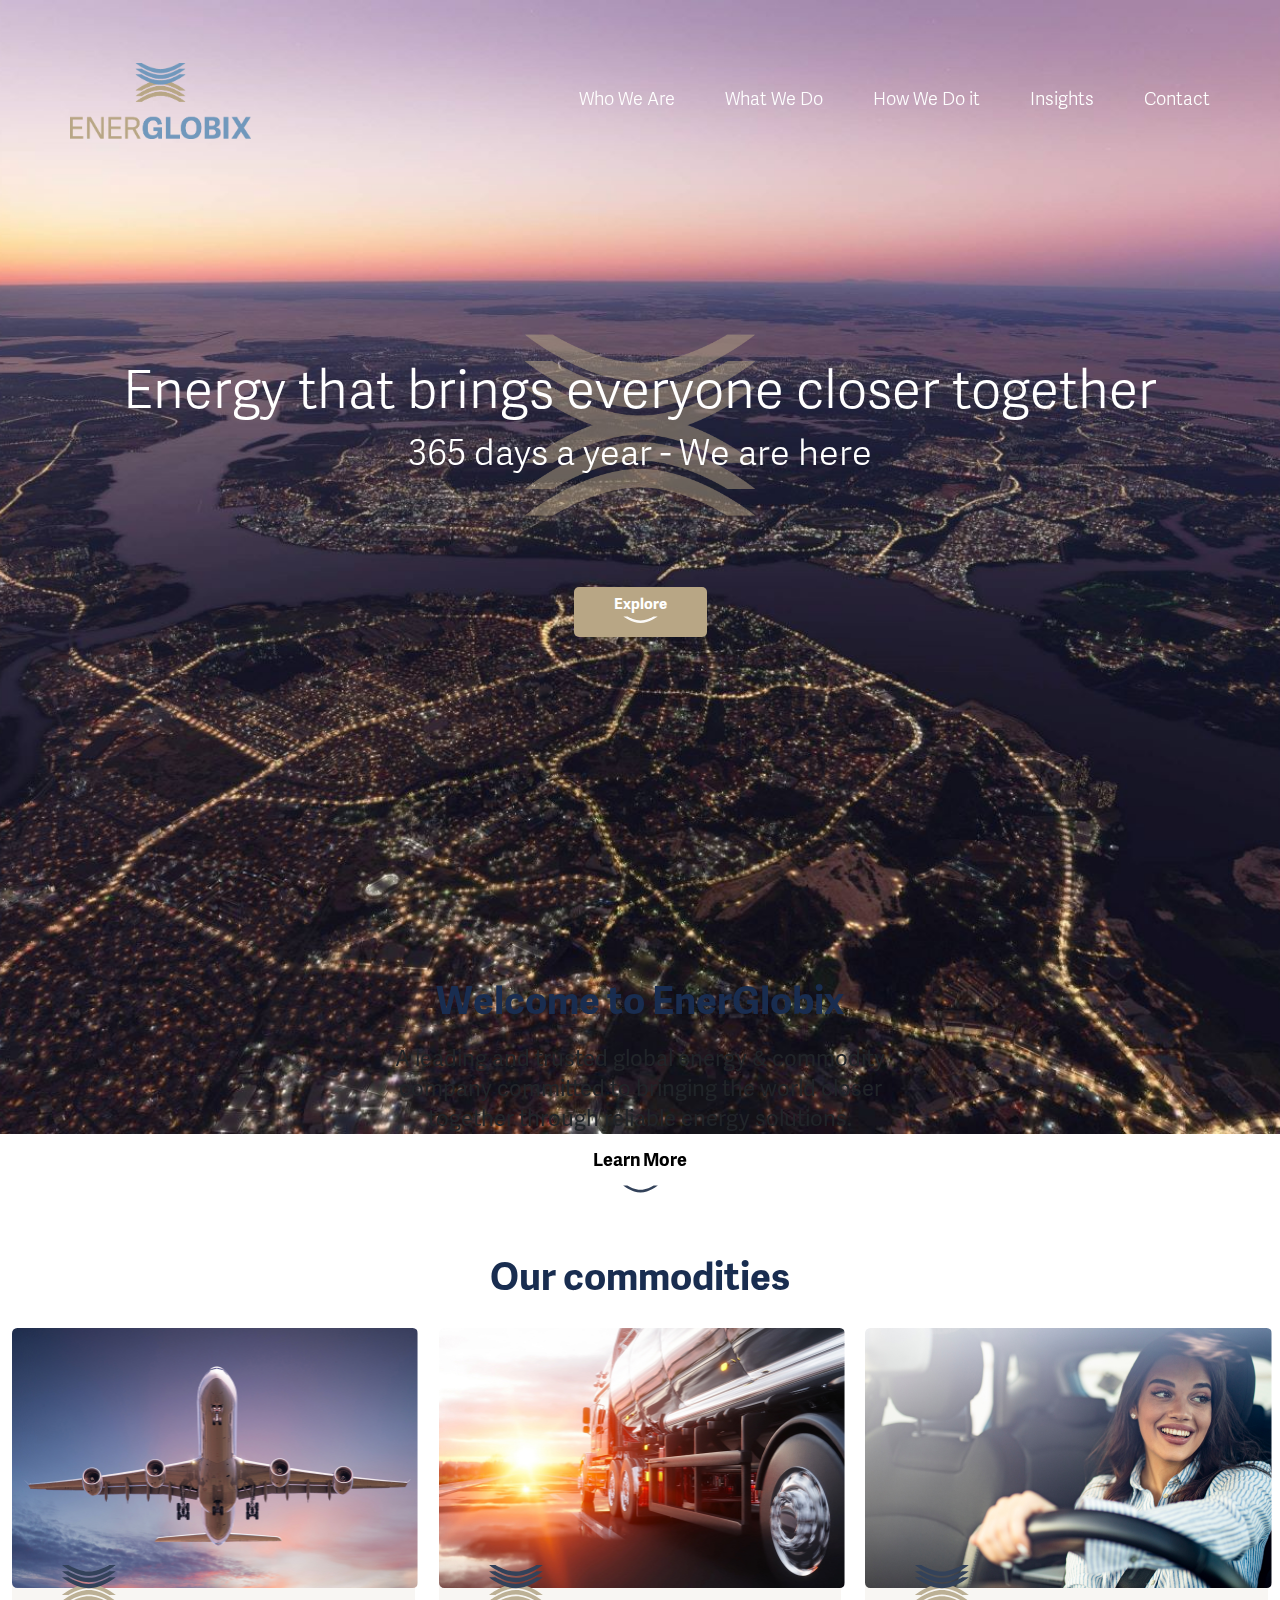
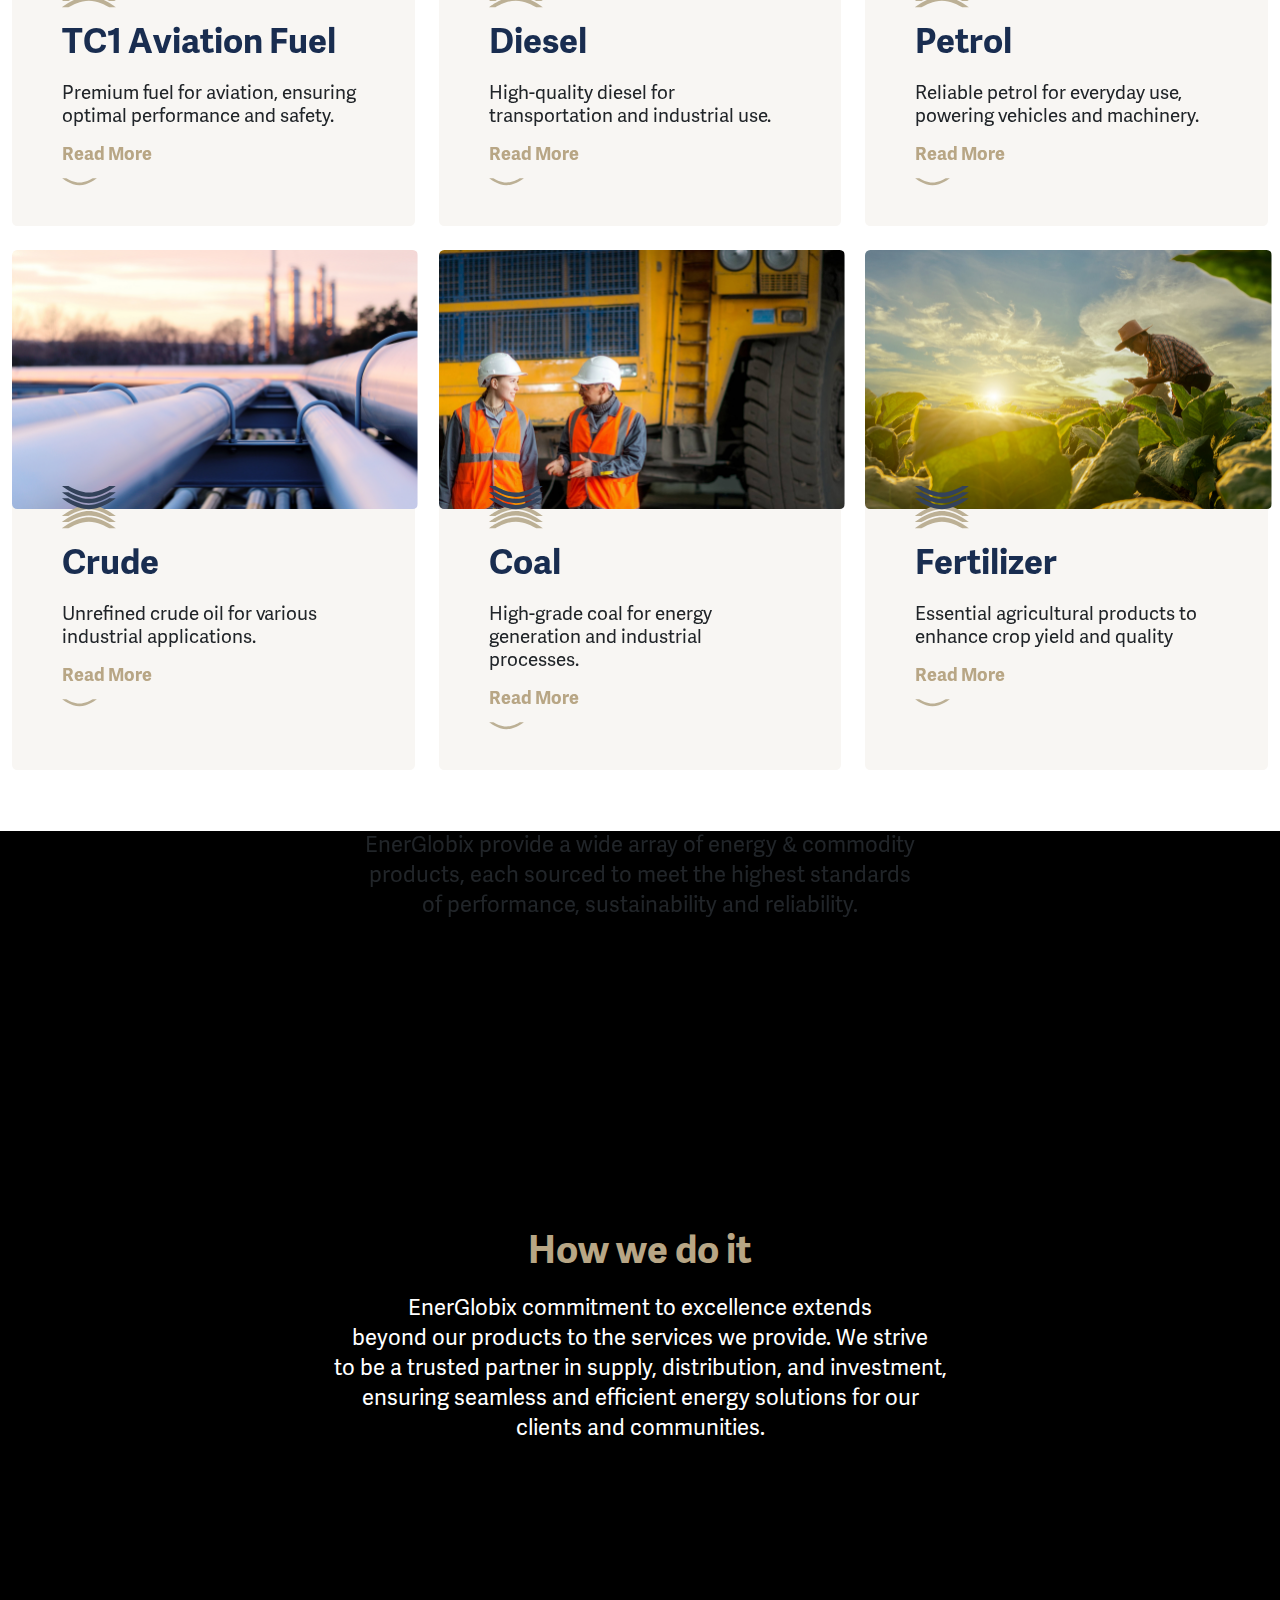
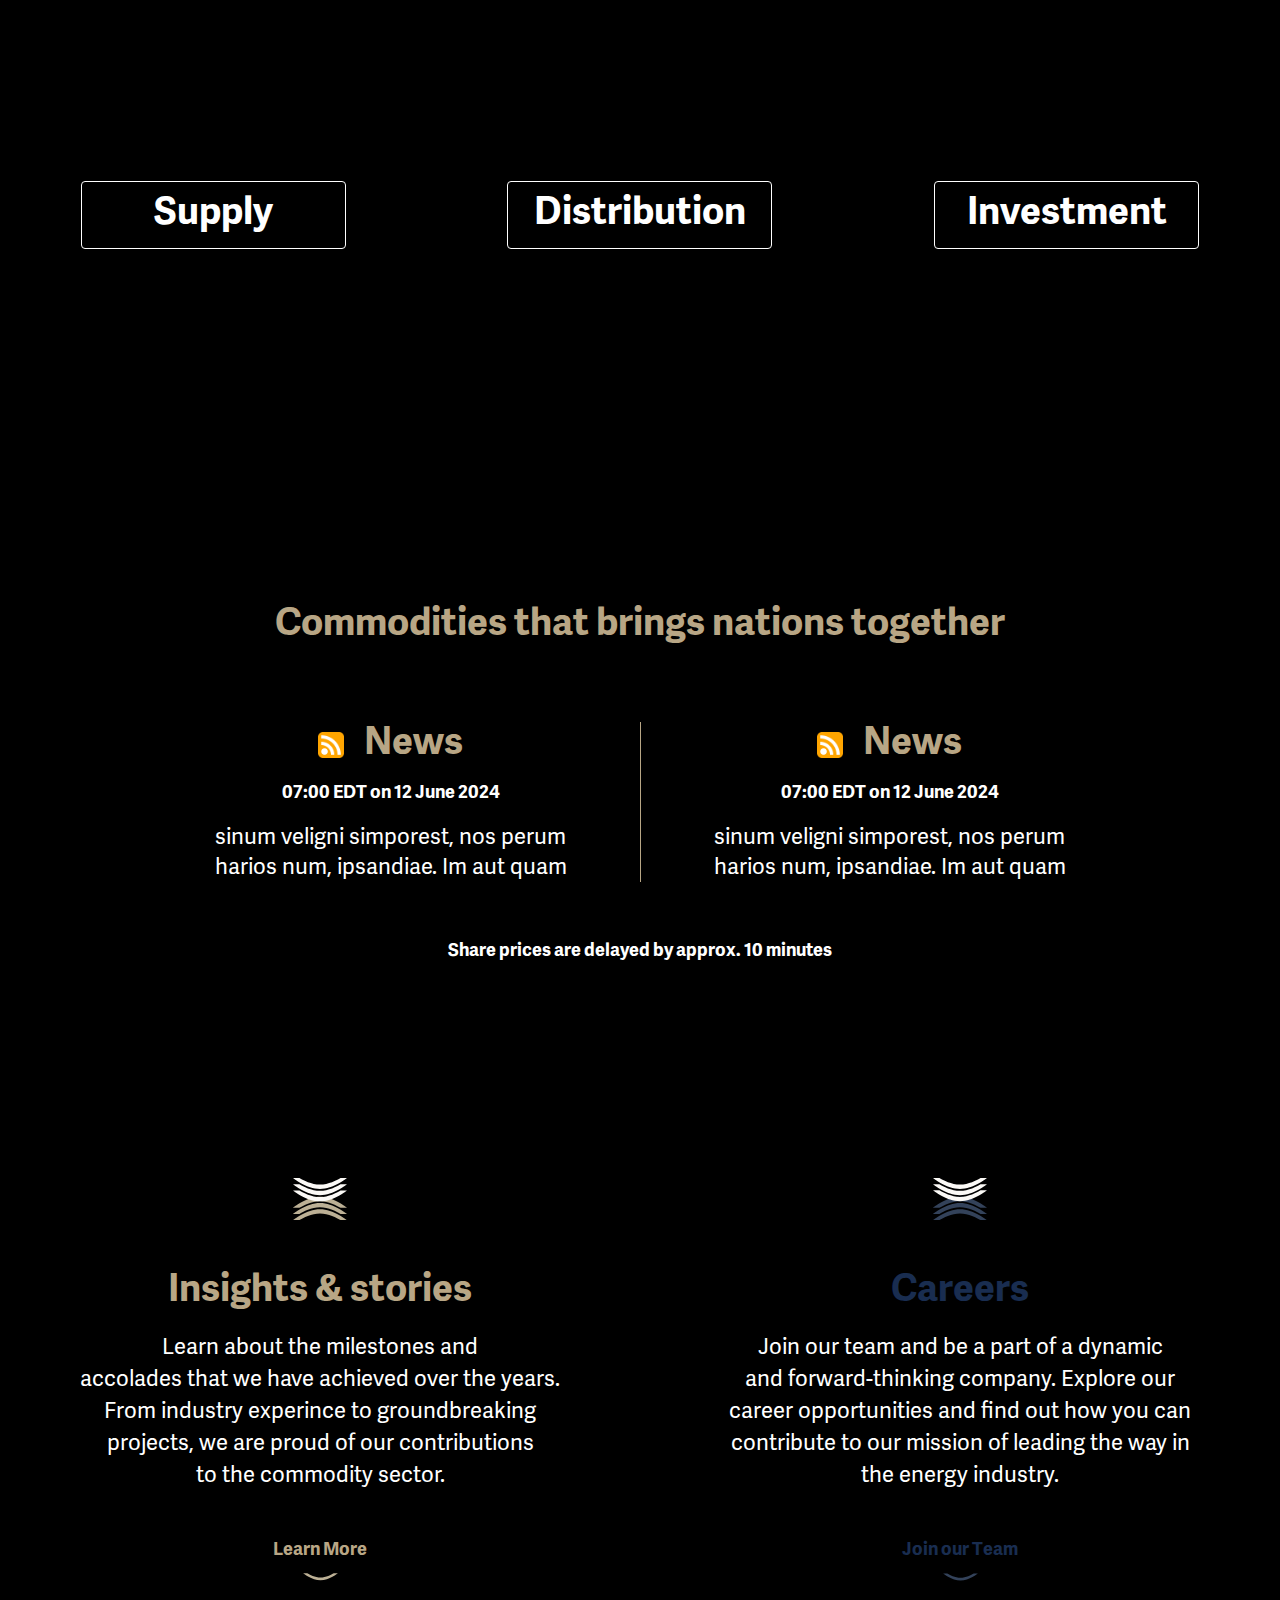
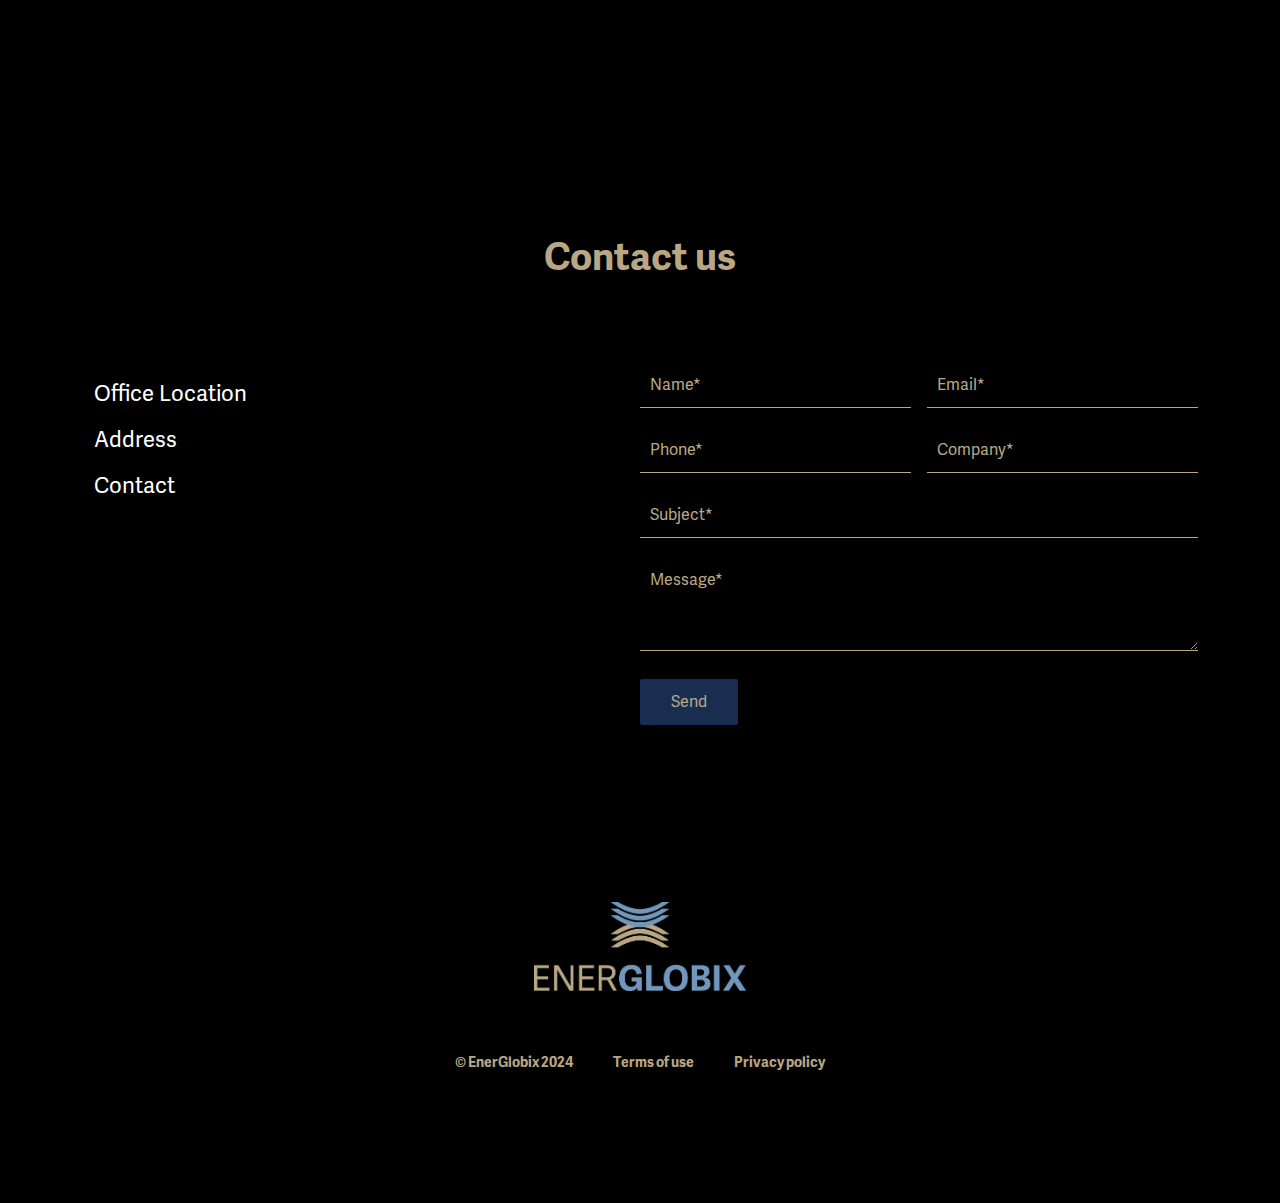
==== index.html @ 93409058 "policies pages built" ====
<!DOCTYPE html>
<html lang="en">

<head>
    <meta charset="UTF-8" />
    <meta name="viewport" content="width=device-width, initial-scale=1.0" />
    <title>EnerGlobix :: Home</title>

    <!-- Bootstrap -->
    <link href="https://cdn.jsdelivr.net/npm/bootstrap@5.3.3/dist/css/bootstrap.min.css" rel="stylesheet"
        integrity="sha384-QWTKZyjpPEjISv5WaRU9OFeRpok6YctnYmDr5pNlyT2bRjXh0JMhjY6hW+ALEwIH" crossorigin="anonymous" />

    <!-- CSS -->
    <link rel="stylesheet" href="assets/css/style.css" />
</head>

<body>

<!-- Loader -->
<div id="loader" style="height: 100vh;">
    <div class="d-flex justify-content-center align-items-center h-100">
        <div class="spinner-border" role="status">
            <span class="sr-only"></span>
        </div>
    </div>
</div>

<div id="main-content" style="display: none;">

    <div class="navbar-container">
        <div class="energlobix__navbar">
            <a href="index.html">
                <img src="assets/images/logo.png" alt="" class="logo" />
            </a>
            <button class="nav-toggle" aria-label="Toggle navigation">
                &#9776;
            </button>                

            <div class="navlinks">
                <ul>
                    <a href="whoweare.html"><li>Who We Are</li></a>
                    <a href="whatwedo.html"><li>What We Do</li></a>
                    <a href="howwedoit.html"><li>How We Do it</li></a>
                    <a href="insights.html"><li>Insights</li></a>
                    <a href="contact.html"><li>Contact</li></a>
                </ul>
            </div>

            <div class="navlinks-mobile">
                <ul>
                        <li>
                            <div onclick="toggleSubmenu('who-we-are-m-links')" class="link-header text-white">Who We Are <img src="assets/images/chevron-right.svg" alt="right"></div>
                            <ul id="who-we-are-m-links">
                                <a href="whoweare.html"><li>Welcome</li></a>
                                <a href="whoweare.html#Purpose-and-Values"><li>Purpose and Values</li></a>
                                <a href="whoweare.html#Vision-and-Mission"><li>Vision and Mission</li></a>
                                <a href="whoweare.html#story"><li>EnerGlobix Story</li></a>
                                <a href="whoweare.html#Key-achievements"><li>Key achievements</li></a>
                                <a href="whoweare.html#Commitment-to-excellence"><li>Commitment to excellence</li></a>
                            </ul>
                        </li>                    
                    <li>
                        <div onclick="toggleSubmenu('what-we-do-m-links')" class="link-header text-white active">What We Do <img src="assets/images/chevron-right.svg" alt="right"></div>
                        <ul id="what-we-do-m-links">
                            <a href="whatwedo.html"><li>Our Commodities</li></a>
                            <a href="whatwedo.html#TC1-Aviation-Fuel"><li>TC1 Aviation Fuel</li></a>
                            <a href="whatwedo.html#Diesel"><li>Diesel</li></a>
                            <a href="whatwedo.html#Petrol"><li>Petrol</li></a>
                            <a href="whatwedo.html#Crude"><li>Crude</li></a>
                            <a href="whatwedo.html#Coal"><li>Coal</li></a>
                            <a href="whatwedo.html#Fertilizer"><li>Fertilizer</li></a>
                        </ul>
                    </li>

                    <li>
                        <div onclick="toggleSubmenu('how-we-do-it-m-links')" class="link-header text-white">How We Do it <img src="assets/images/chevron-right.svg" alt="right"></div>
                        <ul id="how-we-do-it-m-links">
                            <a href="howwedoit.html"><li>Our Commitment</li></a>
                            <a href="howwedoit.html#Supply"><li>Supply</li></a>
                            <a href="howwedoit.html#Supply-solutions"><li>Supply solutions</li></a>
                            <a href="howwedoit.html#Distribution"><li>Distribution</li></a>
                            <a href="howwedoit.html#Distribution-solutions"><li>Distribution solutions</li></a>
                            <a href="howwedoit.html#Investment"><li>Investment</li></a>
                            <a href="howwedoit.html#Investment-solutions"><li>Investment solutions</li></a>
                        </ul>
                    </li>

                    <li>
                        <div onclick="toggleSubmenu('insights-m-links')" class="link-header text-white">Insights <img src="assets/images/chevron-right.svg" alt="right"></div>
                        <ul id="insights-m-links">
                            <a href="insights.html"><li>Our Culture</li></a>
                            <a href="insights.html#Employees"><li>Employees</li></a>
                            <a href="insights.html#Achievements"><li>Achievements</li></a>
                            <a href="insights.html#Careers"><li>Careers</li></a>                            
                        </ul>
                    </li>                    

                    <li class="link-header">
                        <a class="text-white" href="contact.html">Contact <img src="assets/images/chevron-right.svg" alt="right"></a>
                    </li>
                </ul>
            </div>
        </div>
    </div>

    <div class="hero-slider-section">
        <div class="slide active" style="background-image: url('assets/images/banners/shutterstock_2168518333.jpg');">
            <div class="hero-mid-section">
                <img class="single-logo-transparent" src="assets/images/single-logo-transparent.png" alt="" />
                <div class="hero-mid-section-content">
                    <div class="hero-title">
                        Energy that brings everyone closer together
                    </div>
                    <div class="hero-subtitle">365 days a year - We are here</div>
                </div>
            </div>
    
            <div class="hero-lower-section">
                <div class="explore-link-container">
                    <a class="explore-link" href="#about-us">
                        <div class="explore-text">Explore</div>
                        <img src="assets/images/down-arrow.svg" alt="" />
                    </a>
                </div>
            </div>
        </div>
        <div class="slide" style="background-image: url('assets/images/banners/shutterstock_130262159_v2.jpg');">
            <div class="hero-mid-section">
                <img class="single-logo-transparent" src="assets/images/single-logo-transparent.png" alt="" />
                <div class="hero-mid-section-content">
                    <div class="hero-title">
                        Energy that brings everyone closer together
                    </div>
                    <div class="hero-subtitle">365 days a year - We are here</div>
                </div>
            </div>
    
            <div class="hero-lower-section">
                <div class="explore-link-container">
                    <a class="explore-link" href="#about-us">
                        <div class="explore-text">Explore</div>
                        <img src="assets/images/down-arrow.svg" alt="" />
                    </a>
                </div>
            </div>
        </div>
        <div class="slide" style="background-image: url('assets/images/banners/shutterstock_274681841.jpg');">
            <div class="hero-mid-section">
                <img class="single-logo-transparent" src="assets/images/single-logo-transparent.png" alt="" />
                <div class="hero-mid-section-content">
                    <div class="hero-title">
                        Energy that brings everyone closer together
                    </div>
                    <div class="hero-subtitle">365 days a year - We are here</div>
                </div>
            </div>
    
            <div class="hero-lower-section">
                <div class="explore-link-container">
                    <a class="explore-link" href="#about-us">
                        <div class="explore-text">Explore</div>
                        <img src="assets/images/down-arrow.svg" alt="" />
                    </a>
                </div>
            </div>
        </div>
        <div class="slide" style="background-image: url('assets/images/banners/shutterstock_1803964558_v2.jpg');">
            <div class="hero-mid-section">
                <img class="single-logo-transparent" src="assets/images/single-logo-transparent.png" alt="" />
                <div class="hero-mid-section-content">
                    <div class="hero-title">
                        Energy that brings everyone closer together
                    </div>
                    <div class="hero-subtitle">365 days a year - We are here</div>
                </div>
            </div>
    
            <div class="hero-lower-section">
                <div class="explore-link-container">
                    <a class="explore-link" href="#about-us">
                        <div class="explore-text">Explore</div>
                        <img src="assets/images/down-arrow.svg" alt="" />
                    </a>
                </div>
            </div>
        </div>
        <div class="slide" style="background-image: url('assets/images/banners/shutterstock_2221363707_v2.jpg');">
            <div class="hero-mid-section">
                <img class="single-logo-transparent" src="assets/images/single-logo-transparent.png" alt="" />
                <div class="hero-mid-section-content">
                    <div class="hero-title">
                        Energy that brings everyone closer together
                    </div>
                    <div class="hero-subtitle">365 days a year - We are here</div>
                </div>
            </div>
    
            <div class="hero-lower-section">
                <div class="explore-link-container">
                    <a class="explore-link" href="#about-us">
                        <div class="explore-text">Explore</div>
                        <img src="assets/images/down-arrow.svg" alt="" />
                    </a>
                </div>
            </div>
        </div>
    </div>

    <!-- About Section -->
    <div class="about-section" style="background-position: top;">

        <div id="about-us" class="oval-container">

            <div class="energlobix__title text-center text-blue">
                Welcome to EnerGlobix
            </div>

            <div class="container energlobix__text mt-3 text-center">
                A leading and trusted global energy & commodity <br class="hide-on-mobile">
                company committed to bringing the world closer <br class="hide-on-mobile">
                together through reliable energy solutions.
            </div>
            
            <div class="mt-3">
                <a class="energlobix__links text-black" href="whoweare.html">Learn More</a>
            </div>
            
            <a href="whoweare.html"><img class="mt-1" src="assets/images/learn-more-arrow.svg" alt="" /></a>

            <div style="margin-top: 60px" class="energlobix__title text-blue">
                Our commodities
            </div>

            <div class="row mt-2">
                <div class="col-lg-4 col-md-4 col-sm-12 mt-3">
                    <div class="about-us-card">
                        <div class="card-image-container text-center">
                            <img class="card-image" src="assets/images/TC1-aviation-fuel.jpg" alt="" />
                        </div>
                        <div class="card-content">
                            <div class="divider-logo-container">
                                <img class="divider-logo" src="assets/images/divider-logo.svg" alt="" />
                            </div>
                            <div class="energlobix__card-title text-blue mt-3">TC1 Aviation Fuel</div>
                            <div class="energlobix__card-text mt-3">
                                Premium fuel for aviation, ensuring optimal performance and
                                safety.
                            </div>
                            <div class="mt-3"><a class="energlobix__links text-gold" href="whatwedo.html#TC1-Aviation-Fuel">Read More</a></div>
                            <img src="assets/images/about-us-read-more-arrow.svg" class="read-more-arrow2 mt-1" />
                        </div>
                    </div>
                </div>
                <div class="col-lg-4 col-md-4 col-sm-12 mt-3">
                    <div class="about-us-card">
                        <div class="card-image-container text-center">
                            <img class="card-image" src="assets/images/Diesel.jpg" alt="" />
                        </div>
                        <div class="card-content">
                            <div class="divider-logo-container">
                                <img class="divider-logo" src="assets/images/divider-logo.svg" alt="" />
                            </div>
                            <div class="energlobix__card-title text-blue mt-3">Diesel</div>
                            <div class="energlobix__card-text mt-3">
                                High-quality diesel for transportation and industrial use.
                            </div>
                            <div class="mt-3"><a class="energlobix__links text-gold" href="whatwedo.html#Diesel">Read More</a></div>
                            <img src="assets/images/about-us-read-more-arrow.svg" class="read-more-arrow2 mt-1" />
                        </div>
                    </div>
                </div>
                <div class="col-lg-4 col-md-4 col-sm-12 mt-3">
                    <div class="about-us-card">
                        <div class="card-image-container text-center">
                            <img class="card-image" src="assets/images/Petrol.jpg" alt="" />
                        </div>
                        <div class="card-content">
                            <div class="divider-logo-container">
                                <img class="divider-logo" src="assets/images/divider-logo.svg" alt="" />
                            </div>
                            <div class="energlobix__card-title text-blue mt-3">Petrol</div>
                            <div class="energlobix__card-text mt-3">
                                Reliable petrol for everyday use, powering vehicles and
                                machinery.
                            </div>
                            <div class="mt-3"><a class="energlobix__links text-gold" href="whatwedo.html#Petrol">Read More</a></div>
                            <img src="assets/images/about-us-read-more-arrow.svg" class="read-more-arrow2 mt-1" />
                        </div>
                    </div>
                </div>
                            
            </div>
                    
            <div class="row mt-lg-2">
                <div class="col-lg-4 col-md-4 col-sm-12 mt-3">
                    <div class="about-us-card">
                        <div class="card-image-container text-center">
                            <img class="card-image" src="assets/images/Crude.jpg" alt="" />
                        </div>
                        <div class="card-content">
                            <div class="divider-logo-container">
                                <img class="divider-logo" src="assets/images/divider-logo.svg" alt="" />
                            </div>
                            <div class="energlobix__card-title text-blue mt-3">Crude</div>
                            <div class="energlobix__card-text mt-3">
                                Unrefined crude oil for various industrial applications.
                            </div>
                            <div class="mt-3"><a class="energlobix__links text-gold" href="whatwedo.html#Crude">Read More</a></div>
                            <img src="assets/images/about-us-read-more-arrow.svg" class="read-more-arrow2 mt-1" />
                        </div>
                    </div>
                </div>
                <div class="col-lg-4 col-md-4 col-sm-12 mt-3">
                    <div class="about-us-card">
                        <div class="card-image-container text-center">
                            <img class="card-image" src="assets/images/Coal.jpg" alt="" />
                        </div>
                        <div class="card-content">
                            <div class="divider-logo-container">
                                <img class="divider-logo" src="assets/images/divider-logo.svg" alt="" />
                            </div>
                            <div class="energlobix__card-title text-blue mt-3">Coal</div>
                            <div class="energlobix__card-text mt-3">
                                High-grade coal for energy generation and industrial
                                processes.
                            </div>
                            <div class="mt-3"><a class="energlobix__links text-gold" href="whatwedo.html#Coal">Read More</a></div>
                            <img src="assets/images/about-us-read-more-arrow.svg" class="read-more-arrow2 mt-1" />
                        </div>
                    </div>
                </div>
                <div class="col-lg-4 col-md-4 col-sm-12 mt-3">
                    <div class="about-us-card">
                        <div class="card-image-container text-center">
                            <img class="card-image" src="assets/images/Fertilizer.jpg" alt="" />
                        </div>
                        <div class="card-content">
                            <div class="divider-logo-container">
                                <img class="divider-logo" src="assets/images/divider-logo.svg" alt="" />
                            </div>
                            <div class="energlobix__card-title text-blue mt-3">Fertilizer</div>
                            <div class="energlobix__card-text mt-3">
                                Essential agricultural products to enhance crop yield and
                                quality
                            </div>
                            <div class="mt-3"><a class="energlobix__links text-gold" href="whatwedo.html#Fertilizer">Read More</a></div>
                            <img src="assets/images/about-us-read-more-arrow.svg" class="read-more-arrow2 mt-1" />
                        </div>
                    </div>
                </div>
            </div>

            <div class="energlobix__text text-center container" style="margin-top: 60px;">
                EnerGlobix provide a wide array of energy & commodity <br class="hide-on-mobile" />
                products, each sourced to meet the highest standards <br class="hide-on-mobile" />
                of performance, sustainability and reliability.
            </div>
            <div class="mt-3">
                <a class="energlobix__links text-black" href="whatwedo.html#about-us">Learn more about our products</a>
            </div>
            <a href="whatwedo.html#about-us"><img class="mt-1 d-none" src="assets/images/learn-more-arrow.svg" alt="" /></a>
            
        </div>
    </div>

    <!-- How we do it Section -->
    <div class="black-section">
        <div class="how-we-do-it-section">
            <div class="energlobix__title text-gold">
                How we do it
            </div>
            <div class="container energlobix__text text-white mt-3 text-center">
                EnerGlobix commitment to excellence extends <br class="hide-on-mobile" />
                beyond our products to the services we provide. We strive <br class="hide-on-mobile" />
                to be a trusted partner in supply, distribution, and investment,
                <br class="hide-on-mobile" />
                ensuring seamless and efficient energy solutions for our <br class="hide-on-mobile" />
                clients and communities.
            </div>
        </div>

        <div class="row ms-0 me-0">
            <div class="col-lg-4 col-md-4 col-sm-12 m-0 p-0">
                <div class="energlobix__title how-box-bg1 text-center d-flex justify-content-center align-items-center">
                    <a class="how-section-links text-white border border-white rounded-1" href="howwedoit.html#Supply">Supply</a>
                </div>
            </div>
            <div class="col-lg-4 col-md-4 col-sm-12 m-0 p-0">
                <div class="energlobix__title how-box-bg2 text-center d-flex justify-content-center align-items-center">
                    <a class="how-section-links text-white border border-white rounded-1" href="howwedoit.html#Distribution">Distribution</a>
                </div>
            </div>
            <div class="col-lg-4 col-md-4 col-sm-12 m-0 p-0">
                <div class="energlobix__title how-box-bg3 text-center d-flex justify-content-center align-items-center">
                    <a class="how-section-links text-white border border-white rounded-1" href="howwedoit.html#Investment">Investment</a>
                </div>
            </div>
        </div>

        <div class="commodities-section">
            <div class="energlobix__title text-center text-gold" style="margin-bottom: 73px">
                Commodities that brings nations together
            </div>

            <div class="latest-news-section">
                <div class="latest-news">
                    <div class="news-title">
                        <img class="feed-image" src="assets/images/Generic_Feed-icon.svg.png" alt="" />
                        <div class="energlobix__title text-gold">
                            News
                        </div>
                    </div>
                    <div class="learn-more mt-3 text-center text-white">
                        07:00 EDT on 12 June 2024
                    </div>
                    <div class="energlobix__text mt-3 text-center text-white">
                        sinum veligni simporest, nos perum <br />
                        harios num, ipsandiae. Im aut quam
                    </div>
                </div>

                <div class="vertical-divider"></div>

                <div class="latest-news">
                    <div class="news-title">
                        <img class="feed-image" src="assets/images/Generic_Feed-icon.svg.png" alt="" />
                        <div class="energlobix__title text-gold">
                            News
                        </div>
                    </div>
                    <div class="learn-more mt-3 text-center text-white">
                        07:00 EDT on 12 June 2024
                    </div>
                    <div class="energlobix__text mt-3 text-center text-white">
                        sinum veligni simporest, nos perum <br />
                        harios num, ipsandiae. Im aut quam
                    </div>
                </div>
            </div>

            <div class="price-advisory energlobix__links text-center text-white">
                Share prices are delayed by approx. 10 minutes
            </div>
        </div>

        <div class="row text-center ms-0 me-0">
            <div class="col-lg-6 col-md-6 col-sm-12 insights">
                <img src="assets/images/insights-logo.svg" alt="" />
                <div class="energlobix__title text-gold mt-5">
                    Insights & stories
                </div>
                <div class="energlobix__text_2 mt-3 text-center text-white">
                    Learn about the milestones and <br /> accolades
                    that we have achieved over the years. <br /> 
                    From industry experince to groundbreaking <br />
                    projects, we are proud of our contributions <br />
                    to the commodity sector.
                </div>
                <div class="mt-5"><a class="energlobix__links text-gold" href="whoweare.html#Key-achievements">Learn More</a></div>
                <img src="assets/images/about-us-read-more-arrow.svg" class="read-more-arrow2 mt-1" />
            </div>
            <div class="col-lg-6 col-md-6 col-sm-12 career">
                <img src="assets/images/careers-logo.svg" alt="" />
                <div class="energlobix__title text-blue mt-5">
                    Careers
                </div>
                <div class="energlobix__text_2 mt-3 text-center text-white">
                    Join our team and be a part of a dynamic <br />
                    and forward-thinking company. Explore our<br />
                    career opportunities and find out how you can<br />
                    contribute to our mission of leading the way in<br />
                    the energy industry.
                </div>
                <div class="mt-5">
                    <a class="energlobix__links text-blue" href="#contactform">Join our Team</a>
                </div>
                <a href="#contactform"><img class="mt-1" src="assets/images/learn-more-arrow.svg" alt="" /></a>
            </div>
        </div>

        <div class="contact-us-section container">
            
            <div class="energlobix__title text-gold text-center">
                Contact us
            </div>
            
            <div class="row contact-details">
                <div id="contactform" class="col-lg-6 col-md-6 col-sm-12 contact-information">
                    <div class="energlobix__text mt-3 text-white">
                        Office Location
                    </div>
                    <div class="energlobix__text mt-3 text-white">Address</div>
                    <div class="energlobix__text mt-3 text-white">Contact</div>
                </div>
                <div class="col-lg-6 col-md-6 col-sm-12 contact-form p-0">
                    <form class="contact-form" action="" method="post">
                        <div class="row">
                            <div class="col-lg-6 col-md-6 col-sm-12 pe-lg-2 pe-md-2 p-sm-0">
                                <input type="text" name="name" placeholder="Name*" id="" />
                                <input type="text" name="phone" placeholder="Phone*" id="" />
                            </div>
                            <div class="col-lg-6 col-md-6 col-sm-12 ps-lg-2 ps-md-2 p-sm-0">
                                <input type="email" name="email" placeholder="Email*" id="" />
                                <input type="text" name="company" placeholder="Company*" id="" />
                            </div>
                            <div class="col-lg-12 col-md-12 col-sm-12 p-sm-0">
                                <input type="text" name="subject" placeholder="Subject*" id="" />
                                <textarea name="message" placeholder="Message*" rows="3"></textarea>
                                <button class="btn" type="submit">Send</button>
                            </div>
                        </div>
                    </form>
                </div>
            </div>
        </div>

        <div class="footer-section" style="padding-top: 52.328px">
            <div class="container">
                <div class="footer-logo text-center">
                    <img src="assets/images/logo.png" alt="" />
                </div>                

                <div class="footer-links mt-5">
                    <div class="footer-link-text mt-3 text-gold">
                        © EnerGlobix 2024
                    </div>
                    <div class="footer-link-text mt-3 text-gold">
                        <a href="/terms-of-use.html">Terms of use</a>
                    </div>
                    <div class="footer-link-text mt-3 text-gold">
                        <a href="/privacy-policy.html">Privacy policy</a>
                    </div>
                </div>
            </div>
        </div>
    </div>

</div>

    <!-- Boostrap JS -->
    <script src="https://cdn.jsdelivr.net/npm/bootstrap@5.3.3/dist/js/bootstrap.bundle.min.js"
        integrity="sha384-YvpcrYf0tY3lHB60NNkmXc5s9fDVZLESaAA55NDzOxhy9GkcIdslK1eN7N6jIeHz"
        crossorigin="anonymous"></script>

    <!-- Javascript -->
    <script src="assets/js/script.js"></script>

    <script>
        // Wait until the entire page is loaded
        window.addEventListener('load', function() {
            // Hide the loader
            document.getElementById('loader').style.display = 'none';
            // Show the main content
            document.getElementById('main-content').style.display = 'block';
            // Show message in console
            console.log('Content is loaded')
        });
    </script>
</body>

</html>
---- assets/css/style.css ----
@font-face {
    font-family: 'MinionPro-Regular';
    src: url('../fonts/MinionPro-Regular.otf');
    /* IE9 Compat Modes */
    font-weight: normal;
    font-style: normal;
}

@font-face {
    font-family: 'Adelle-Sans-Bold';
    src: url('../fonts/Adelle-Sans-Bold.otf');
    /* IE9 Compat Modes */
    font-weight: normal;
    font-style: normal;
}

@font-face {
    font-family: 'Adelle-Sans-Light';
    src: url('../fonts/Adelle-Sans-Light.otf');
    /* IE9 Compat Modes */
    font-weight: normal;
    font-style: normal;
}

@font-face {
    font-family: 'Adelle-Sans-Regular';
    src: url('../fonts/fonnts.com-Adelle_Sans_ARA_Regular.otf');
    /* IE9 Compat Modes */
    font-weight: 400;
    font-style: normal;
}

:root {
    --gold-color: rgb(184, 166, 133);
    --black-color: rgb(3, 12, 21);
    --dark-blue-color: rgb(25, 45, 80);
    --dark-blue-color-2: rgb(20, 39, 62);
    --light-blue-color: rgb(113, 152, 188);
}

.bg-dark-blue {
    background-color: var(--dark-blue-color);
}

.bg-dark-blue-2 {
    background-color: var(--dark-blue-color-2);
}

.bg-light-blue {
    background-color: var(--light-blue-color);
}

.bg-gold-color {
    background-color: var(--gold-color);
}

@media (max-width: 576px) {
    .hide-on-mobile {
        display: none;
    }

    .container {
        padding-left: 35px;
        padding-right: 35px;
    }
}

a:link {
    text-decoration: none;
}

a:visited {
    text-decoration: none;
}

a:hover {
    text-decoration: none;
}

a:active {
    text-decoration: none;
}


.row {
    margin-left: 0 !important;
    margin-right: 0 !important;
}

.hero-and-about {
    height: max-content;
}

/* Type Faces */
/* Base styles */
.energlobix__title {
    font-family: 'Adelle-Sans-Bold', sans-serif;
    font-size: 38px;
    line-height: 46px;
}

/* .energlobix__text {
    font-family: 'Adelle-Sans-Light', sans-serif;
    font-size: 28px;
    line-height: 36px;
} */

.energlobix__text {
    /* font-family: 'Adelle-Sans-Light', sans-serif; */
    font-family: 'Adelle-Sans-Regular', sans-serif;
    font-size: 22px;
    line-height: 30px;
}

.energlobix__text_2 {
    /* font-family: 'Adelle-Sans-Light', sans-serif; */
    font-family: 'Adelle-Sans-Regular', sans-serif;
    font-size: 22px;
    line-height: 32px;
}

.energlobix__text__reduce_by_1 {
    font-family: 'Adelle-Sans-Light', sans-serif;
    font-size: 27px !important;
    line-height: 35px !important;
}

.energlobix__text__reduce_by_2 {
    font-family: 'Adelle-Sans-Light', sans-serif;
    font-size: 26px !important;
    line-height: 34px !important;
}

.energlobix__text__subtitle {
    /* font-family: 'Adelle-Sans-Light', sans-serif;
    font-size: 22px;
    line-height: 36px; */

    font-family: 'Adelle-Sans-Regular', sans-serif;
    font-size: 22px;
    line-height: 30px;
}

@media (max-width: 576px) {
    .energlobix__text__subtitle {
        font-family: 'Adelle-Sans-Regular', sans-serif;
        font-size: 22px;
        line-height: 36px;
    
        /* font-family: 'Adelle-Sans-Regular', sans-serif;
        font-size: 26px;
        line-height: 34px; */
    }
}

.energlobix__point {
    font-family: 'Adelle-Sans-Light', sans-serif;
    font-size: 17px;
    line-height: 20.6px;
}

.energlobix__links {
    font-family: 'Adelle-Sans-Bold', sans-serif;
    font-size: 18px;
    line-height: 21.6px;
    text-decoration: none;
}

.energlobix__card-title {
    font-family: 'Adelle-Sans-Bold', sans-serif;
    font-size: 34.575px;
    line-height: 41.89px;
}

.energlobix__card-title-2 {
    font-family: 'Adelle-Sans-Bold', sans-serif;
    font-size: 27px;
    line-height: 32.4px;
}

.energlobix__card-text {
    font-family: 'Adelle-Sans-Regular', sans-serif;
    font-size: 18.81px;
    line-height: 22.81px;
}

/* Styles for iPads (75% of the original size) */
@media (max-width: 1024px) {
    .energlobix__title {
        font-size: calc(38px * 0.75);
        line-height: calc(46px * 0.75);
    }

    .energlobix__text {
        font-size: calc(28px * 0.75);
        line-height: calc(36px * 0.75);
    }

    .energlobix__text_2 {
        font-size: calc(22px * 1);
        line-height: calc(32px * 1);
    }

    .energlobix__links {
        font-size: calc(18px * 0.75);
        line-height: calc(21.6px * 0.75);
    }

    .energlobix__card-title {
        font-size: calc(34.575px * 0.75);
        line-height: calc(41.89px * 0.75);
    }

    .energlobix__card-text {
        font-size: calc(28px * 0.75);
        line-height: calc(36px * 0.75);
    }

    .read-more-arrow2 {
        margin-top: -8px !important;
    }
}

/* Styles for mobiles (50% of the original size) */
@media (max-width: 576px) {
    .energlobix__title {
        /* font-size: calc(38px * 0.60);
        line-height: calc(46px * 0.60); */

        font-size: calc(34.575px * 0.75);
        line-height: calc(41.89px * 0.75);
    }

    .energlobix__text {
        font-size: calc(28px * 0.60);
        line-height: calc(36px * 0.60);
    }

    .energlobix__text_2 {
        font-size: calc(22px * 0.75);
        line-height: calc(32px * 0.75);
    }

    .energlobix__links {
        font-size: calc(18px * 0.75);
        line-height: calc(21.6px * 0.75);
    }

    .energlobix__card-title {
        font-size: calc(34.575px * 0.75);
        line-height: calc(41.89px * 0.75);
    }

    .energlobix__card-text {
        font-size: calc(28px * 0.60);
        line-height: calc(36px * 0.60);
    }
}


/* 3 Text colors */
.text-gold {
    color: var(--gold-color);
}

.text-blue {
    color: var(--dark-blue-color);
}

.text-light-blue {
    color: var(--light-blue-color);
}

html {
    scroll-behavior: smooth;
}

body {
    font-family: 'MinionPro-Regular', sans-serif;
    margin: 0;
}

.color-test {
    color: var(--gold-color);
}


@media (min-width: 576px) {
    .navbar-container {
        max-width: 540px;
        width: 100%;
        margin: 0 auto;
        padding: 0 15px;
        position: relative;
        display: flex;
        justify-content: center;
    }
}

@media (min-width: 768px) {
    .navbar-container {
        max-width: 720px;
        width: 100%;
        margin: 0 auto;
        position: relative;
        display: flex;
        justify-content: center;
    }
}

@media (min-width: 992px) {
    .navbar-container {
        max-width: 960px;
        width: 100%;
        margin: 0 auto;
        position: relative;
        display: flex;
        justify-content: center;
    }
}

@media (min-width: 1200px) {
    .navbar-container {
        max-width: 1140px;
        width: 100%;
        margin: 0 auto;
        position: relative;
        display: flex;
        justify-content: center;
    }
}

@media (min-width: 1400px) {
    .navbar-container {
        background: #000 !important;
        max-width: 1320px;
        width: 100%;
        margin: 0 auto;
        padding: 0 15px;
        position: relative;
        display: flex;
        justify-content: center;
        /* Center the content horizontally */
    }
}


/* Base styles for the navbar */
.energlobix__navbar {
    height: 202.937px;
    display: flex;
    justify-content: space-between;
    align-items: center;
    align-items: center;
    padding: 1rem 0;
    width: 100%;
    max-width: 1320px;
    position: absolute;
    top: 0;
    left: 0;
    right: 0;
    z-index: 999;
}

.energlobix__navbar .logo {
    max-height: 76.058px;
    /* Adjust as needed */
}

.navlinks {
    display: flex;
    align-items: center;
}

.energlobix__navbar ul {
    list-style: none;
    display: flex;
    margin: 0;
    padding: 0;
    gap: 50px;
    font-family: 'Adelle-Sans-Light', sans-serif;
    font-weight: 400;
    font-size: 18px;
    line-height: 21.8px;
}

.energlobix__navbar ul li {
    cursor: pointer;
    /* color: var(--gold-color); */
    /* color: rgb(184, 166, 133, 0.95); */
    color: white;
    text-decoration: none;
}

.energlobix__navbar .navlinks ul li.active {
    color: white;
    border-bottom: 0.5px solid #fff;
    padding-bottom: 3px;
}

.energlobix__navbar ul li:hover {
    color: #fff;
}


.navlinks-mobile {
    display: flex;
    align-items: center;
}

.navlinks-mobile {
    display: none;
}

.energlobix__navbar .navlinks-mobile ul {
    list-style: none;
    display: flex;
    margin: 0;
    padding: 0;
    gap: 10px;
    font-family: 'Adelle-Sans-Light', sans-serif;
    font-weight: 400;
    font-size: 18px;
    line-height: 21.8px;
}

.energlobix__navbar .navlinks-mobile ul li {
    cursor: pointer;
    /* color: var(--gold-color); */
    /* color: rgb(184, 166, 133, 0.95); */
    color: white;
    text-decoration: none;
}

.energlobix__navbar .navlinks-mobile ul li ul {
    max-height: 0;
    overflow: hidden;
    transition: max-height 0.5s ease-out, opacity 0.5s ease-out;
    opacity: 0;
    visibility: hidden;
}

.energlobix__navbar .navlinks-mobile ul li ul.show {
    max-height: 500px; /* Adjust this value based on the height of your submenu */
    opacity: 1;
    visibility: visible;
}

.link-header {
    cursor: pointer;
}

.energlobix__navbar .navlinks-mobile .link-header {
    font-size: 26px;
    font-family: 'Adelle-Sans-Regular', sans-serif;
    margin-top: 10px;
    margin-bottom: 10px;
}

.energlobix__navbar .navlinks-mobile .link-header img {
    height: 20px;
    padding-bottom: 5px;
    margin-left: 5px;
}

.energlobix__navbar .navlinks-mobile ul li.active {
    color: white;
    /* border-bottom: 0.5px solid #fff; */
    padding-bottom: 3px;
}

.energlobix__navbar .navlinks-mobile ul li:hover {
    color: #fff;
}

.nav-toggle {
    display: none;
    background: none;
    border: none;
    font-size: 2rem;
    cursor: pointer;
    color: white;
}

/* Responsive styles for smaller screens */
@media (max-width: 768px) {
    .energlobix__navbar {
        height: auto;
        padding: 1rem 2rem;
    }

    .energlobix__navbar .logo {
        max-height: 57.0435px;
        /* Adjust as needed */
    }

    .nav-toggle {
        display: block;
    }

    .navlinks {
        display: none;
        width: 100%;
    }

    .navlinks.active {
        z-index: 999;
        display: flex;
        flex-direction: column;
        align-items: center;
        position: absolute;
        top: 100%;
        left: 0;
        background-color: #2b2e34;
        /* Adjust as needed */
        padding: 1rem 0;
    }

    .energlobix__navbar ul {
        flex-direction: column;
        width: 100%;
        gap: 0;
    }

    .energlobix__navbar ul li {
        width: 100%;
        text-align: center;
        padding: 0.5rem 0;
        margin: 0;
    }


    /*  */
    .navlinks-mobile {
        display: none;
        width: 100%;
    }

    .navlinks-mobile.active {
        z-index: 999;
        display: flex;
        flex-direction: column;
        align-items: center;
        position: absolute;
        top: 100%;
        left: 0;
        /* background-color: #2b2e34; */
        background-color: var(--dark-blue-color);
        /* Adjust as needed */
        padding: 1rem 0;
        border: none;
    }

    .energlobix__navbar .navlinks-mobile ul {
        flex-direction: column;
        width: 100%;
        gap: 0;
    }

    .energlobix__navbar .navlinks-mobile ul li {
        width: 100%;
        text-align: center;
        padding: 0.5rem 0;
        margin: 0;
    }
}

/* Optional: additional styles for very small screens */
@media (max-width: 576px) {
    .energlobix__navbar {
        padding: 2rem 2rem;
    }

    .energlobix__navbar .navlinks-mobile ul li {
        padding: 5px 0;
        color: var(--gold-color);
    }
}

.hero-slider-section {
    position: relative;
    width: 100%;
    min-height: 1134px;
    overflow: hidden;
}

.slide {
    position: absolute;
    padding-top: 202.937px;
    height: 100%;
    top: 0;
    left: 0;
    width: 100%;
    background-size: cover;
    background-position: center;
    opacity: 0;
    transition: opacity 1s ease-in-out;
}

.video-bg {
    position: absolute;
    top: 50%;
    left: 50%;
    min-height: 100%;
    min-width: 100%;
    transform: translate(-50%, -50%);
    z-index: -10;
}

@media (max-width: 576px) {
    .slide {
        background-size: 380% auto;
        background-repeat: no-repeat;
        background-position: top;
    }

    .video-bg {
        width: auto;
        height: 100%;
        z-index: -10;
        position: absolute;
        top: 0;
        top: 50%;
        left: 50%;
        transform: translate(-50%, -50%);
    }
}

.slide.active {
    opacity: 1;
}

.hero-section {
    background-size: cover;
    background-position: 0px -50px;
    background-repeat: no-repeat;
    min-height: 1134px;
    display: flex;
    flex-direction: column;
    background-attachment: fixed;
}

.fade-in {
    animation: fadeIn 2s ease-in-out;
}

@keyframes fadeIn {
    0% {
        opacity: 0.9;
    }

    100% {
        opacity: 1;
    }
}



.hero-mid-section {
    margin-top: 159.596px;
    position: relative;
    display: flex;
    align-items: center;
    justify-content: center;
    text-align: center;
    color: #fff;
    font-family: 'Adelle-Sans-Light', sans-serif;
}

@media (max-width : 576px) {
    .hero-mid-section {
        margin-top: 100px;
    }
}

.single-logo-transparent {
    position: absolute;
    max-width: 230px;
    top: 50%;
    left: 50%;
    transform: translate(-50%, -50%);
    z-index: 1;
    /* Ensures the image is behind the content */
}

.hero-mid-section-content {
    position: relative;
    z-index: 2;
    padding: 0 2rem;
    /* Ensures the content is above the image */
}

.hero-title {
    /* font-size: 54.74px; */
    /* line-height: 65.688px; */
    font-size: 52.74px;
    line-height: 63.688px;
}

.hero-subtitle {
    font-size: 36px;
    line-height: 61px;
}

.hero-lower-section {
    margin-top: 100px;
    /* font-size: 23px; */
    /* line-height: 27.8px; */
    font-size: 15px;
    line-height: 17px;
    display: flex;
    justify-content: center;
}

.explore-link-container {
    /* border: 1px solid var(--gold-color); */
    background-color: var(--gold-color);
    border-radius: 5px;
    padding: 10px 40px;
    padding-bottom: 6px;    
}

.explore-link-container img {
    width: 35px;
    margin-top: -5px;
}


.hero-lower-section,
.hero-lower-section a {
    text-decoration: none;
    font-family: 'Adelle-Sans-Bold', sans-serif;
    color: #fff;
    text-align: center;
}

@media (max-width : 576px) {

    .hero-section {
        background-position: center;
    }

    .hero-title {
        font-size: 41.055px;
        line-height: 49.266px;
        /* font-size: 25.37px; */
        
        /* line-height: 32.844px;
        font-size: 27.37px; */
    }

    .hero-subtitle {
        font-size: 27px;
        line-height: 45.75px;

        /* font-size: 20px;
        line-height: 30.5px; */
    }

    .hero-lower-section {
        /* margin-top: 115px; */
        margin-top: 60px;
        /* font-size: 17.25px;
        line-height: 20.85px; */
        font-size: 15px;
        line-height: 17px;
    }

    .single-logo-transparent {
        max-width: 182.5px;
    }

}

.about-section {
    position: relative;
    margin-top: -335px;
    background-image: url('/Energlobix/assets/images/over-background2.png');
    background-size: cover;
    background-position: 50% 50%;
    background-repeat: no-repeat;
}

.who-we-are-about-section {
    position: relative;
    margin-top: -335px;
    background-image: url('/Energlobix/assets/images/who-we-are-about-us-bg.png');
    background-size: cover;
    background-position: 50% 50%;
    background-repeat: no-repeat;
}

.what-we-do-about-section {
    position: relative;
    margin-top: -335px;
    background-image: url('/Energlobix/assets/images/what-we-do-about-section-bg.png');
    background-size: cover;
    background-position: 50% 50%;
    background-repeat: no-repeat;
}

.how-we-do-it-about-section {
    position: relative;
    margin-top: -335px;
    background-image: url('/Energlobix/assets/images/how-we-do-it-about-section-bg.png');
    background-size: cover;
    background-position: 50% 50%;
    background-repeat: no-repeat;
}

.insights-about-section {
    position: relative;
    margin-top: -335px;
    background-image: url('/Energlobix/assets/images/insights-about-section-bg.png');
    background-size: cover;
    background-position: 50% 50%;
    background-repeat: no-repeat;
}

@media (max-width : 576px) {
    .about-section {
        background-image: url('/Energlobix/assets/images/about_us_mobile.png');
    }

    .who-we-are-about-section {
        background-image: url('/Energlobix/assets/images/who-we-are-about-us-bg-mobile.png');
    }

    .what-we-do-about-section {
        background-image: url('/Energlobix/assets/images/what-we-do-about-section-bg-mobile.png');
    }

    .how-we-do-it-about-section {
        background-image: url('/Energlobix/assets/images/how-we-do-it-about-section-bg-mobile.png');
    }

    .insights-about-section {
        background-image: url('/Energlobix/assets/images/insights-about-section-bg-mobile.png');
    }
}

.oval-container {
    width: 100%;
    /* height: 1871.5px; */
    display: flex;
    flex-direction: column;
    align-items: center;
    padding-top: 183.38px;
    padding-bottom: 151.597px;
}

.oval-container-2 {
    width: 100%;
    /* height: 1871.5px; */
    display: flex;
    flex-direction: column;
    align-items: center;
    padding-top: 183.38px;
    padding-bottom: 151.597px;
}

.oval-container-3 {
    width: 100%;
    /* height: 1871.5px; */
    display: flex;
    flex-direction: column;
    align-items: center;
    padding-top: 183.38px;
    padding-bottom: 300px;
}

@media (max-width : 576px) {
    .about-section {
        margin-top: -535px;
        /* border-top-left-radius: 100% 140px; */
        /* border-top-right-radius: 100% 140px;      */
        /* background-image: none; */
        /* background-color: var(--gold-color); */
    }

    .oval-container {
        padding-top: 250px;
        padding-bottom: 50px;
    }

    .oval-container-2 {
        padding-top: 80px;
        padding-bottom: 80px;
    }

    .oval-container-3 {
        padding-top: 80px;
        padding-bottom: 80px;
    }


}

.energlobix__title a {
    text-decoration: none;
}

.energlobix__text-dark {
    color: var(--dark-blue-color);
}

.learn-more {
    font-family: 'Adelle-Sans-Bold', sans-serif;
    font-size: 18px;
    line-height: 21.6px;
}

.learn-more a,
.learn-more a:visited {
    color: #000;
    text-decoration: none;
}

.about-us {
    margin-top: 60px;
}

.about-us-card {
    display: flex;
    height: 100%;
    flex-direction: column;
    justify-content: center;
}

.card-image-container {
    z-index: 1;

}

.card-image {
    border-radius: 5.225px;
    max-width: 406.505px;
    z-index: 1;
}

.card-image-2 {
    border-radius: 5.225px;
    max-width: 515px;
    z-index: 1;
}

@media (max-width: 576px) {
    .card-image {
        max-width: 97%;
    }

    .card-image-2 {
        max-width: 97%;
    }

    .about-us-card {
        margin-bottom: 20px;
    }
}

.divider-logo-container {
    position: relative;
    z-index: 9 !important;
}

.card-content {
    max-width: 423.748px;
    border-radius: 5.225px;
    height: 100%;
    /* border: 0.523px solid var(--gold-color); */
    background: #F8F6F3;
    padding: 34px 50px;
    margin-top: -57px;
}

@media (max-width: 576px) {
    .card-content {
        padding-bottom: 10px;
    }
}

.card-content-2 {
    max-width: 559.50px;
    height: 100%;
    border-radius: 5.225px;
    /* border: 0.523px solid var(--gold-color); */
    background: #F8F6F3;
    padding: 34px 72px;
    padding-top: 94px;
    margin-top: -87px;

    display: flex;
    flex-direction: column;
}

.divider-container {
    margin-top: auto;
    /* Pushes the divider-container to the bottom */
}

.black-section {
    z-index: -1;
    margin-top: -280px;
    padding-top: 400px;
    background-color: #000;
}

.how-we-do-it-section {
    display: flex;
    flex-direction: column;
    align-items: center;
    padding-bottom: 100px;
}

.how-box-bg1 {
    background-image: url('/Energlobix/assets/images/shutterstock_1936256839.jpg');
    background-size: cover;
    min-width: 100%;
    min-height: 543px;
}

.how-box-bg2 {
    background-image: url('/Energlobix/assets/images/shutterstock_1945399948.jpg');
    background-size: cover;
    min-width: 100%;
    min-height: 543px;
}

.how-box-bg3 {
    background-image: url('/Energlobix/assets/images/shutterstock_2346258639.jpg');
    background-size: cover;
    min-width: 100%;
    min-height: 543px;
}

@media (max-width : 576px) {

    .how-box-bg1,
    .how-box-bg2,
    .how-box-bg3 {
        min-height: 100vw;
    }
}

.how-section-links {
    cursor: pointer;
    width: 265px;
    padding: 10px;
    display: block;
}

.how-section-links:hover {
    background-color: var(--gold-color);
    border: none !important;
}

.commodities-section {
    padding: 0px 10px;
    margin-top: 117px;
    margin-bottom: 117px;
    display: flex;
    flex-direction: column;
    align-items: center;
}

.latest-news-section {
    display: flex;
    justify-content: center;
    gap: 73px;
}

.news-title {
    display: flex;
    align-items: center;
    justify-content: center;
    gap: 20px;
}

.feed-image {
    width: 26.25px;
}

.vertical-divider {
    width: 1px;
    background-color: var(--gold-color);
}

@media (max-width: 576px) {
    .latest-news-section {
        display: flex;
        flex-direction: column;
        justify-content: center;
        gap: 73px;
    }

    .vertical-divider {
        width: 100%;
        height: 1px;
        background-color: var(--gold-color);
    }

}

.price-advisory {
    margin-top: 60px;
}

.insights,
.career {
    padding-top: 97.303px;
    padding-bottom: 126.573px;
}

.achievements,
.commitment {
    padding-top: 97.303px;
    padding-bottom: 126.573px;
    display: flex;
    flex-direction: column;
    justify-content: center;
    align-items: center;
}

@media (max-width: 576px) {

    .insights,
    .career {
        padding-top: 48.6515px;
        padding-bottom: 63.2865px;
    }
}

.insights {
    background-image: url('/Energlobix/assets/images/insights-bg.png');
    background-repeat: no-repeat;
    background-size: cover;
}

.career {
    background-image: url('/Energlobix/assets/images/careers-bg.png');
    background-repeat: no-repeat;
    background-size: cover;
}

.contact-us-section {

    padding-top: 124.4px;
    padding-bottom: 124.4px;
}



.contact-details {
    margin-top: 79.4px;
}

@media (max-width : 576px) {

    .contact-information {
        margin-bottom: 50px;
    }

    .contact-details {
        margin-top: 40.4px;
    }

}

.contact-form input,
.contact-form textarea {
    width: 100%;
    border: 0px;
    border-bottom: 1px solid var(--gold-color);
    /* border-radius: 2px; */
    color: var(--gold-color);
    font-family: 'Adelle-Sans-Regular', sans-serif;
    font-weight: 400;
    padding: 10px;
    background: none;
    margin-bottom: 20px;
}

.contact-form input:focus,
.contact-form textarea:focus {
    outline: none;
}

.contact-form input::placeholder,
.contact-form textarea::placeholder {
    color: var(--gold-color);
}

.contact-form button {
    background-color: var(--dark-blue-color);
    color: var(--gold-color);
    margin-top: 0;
    font-family: 'Adelle-Sans-Regular', sans-serif;
    font-weight: 400;
    border-radius: 2px;
    padding: 10px 30px;
}

.contact-form button:hover {
    background-color: var(--gold-color);
}

.footer-logo img {
    width: 212.805px;
}

@media (max-width: 576px) {
    .footer-logo img {
        width: 106.4025px;
    }
}

.footer-links {
    display: flex;
    flex-direction: row;
    justify-content: center;
    gap: 40px;
    padding-bottom: 130px;
}

.footer-links a,
.footer-links a:visited {
    color: var(--gold-color);
    text-decoration: none;
}

.footer-link-text {
    font-family: 'Adelle-Sans-Bold', sans-serif;
    font-size: 14px;
    line-height: 17.6px;
}

@media (max-width : 576px) {
    .footer-links {
        display: flex;
        flex-direction: column;
        justify-content: center;
        gap: 5px;
        padding-bottom: 65px;
    }

    .footer-link-text {
        font-size: calc(14 * 0.75)px;
        line-height: calc(17.6 * 0.75)px;
        text-align: center;
    }
}

.how-we-do-it-box {
    padding-top: 109px;
    padding-bottom: 109px;
    padding-left: 157.073px;
    padding-right: 157.073px;
    display: flex;
    flex-direction: column;
    align-items: center;
    justify-content: center;
}

@media (max-width: 1440px) {
    .how-we-do-it-box {
        padding-left: 80px;
        padding-right: 80px;
        display: flex;
        flex-direction: column;
        align-items: center;
        justify-content: center;
    }   
}

.title-gold-border {
    border: 1px solid var(--gold-color);
    border-radius: 5px;
    padding: 10px 40px;
    padding-bottom: 8px;
}

.title-blue-border {
    border: 1px solid var(--dark-blue-color);
    border-radius: 5px;
    padding: 10px 40px;
    padding-bottom: 8px;
}

.insights-box {
    padding-top: 71px;
    padding-bottom: 71px;
    padding-left: 192px;
    padding-right: 192px;
    display: flex;
    flex-direction: column;
    align-items: center;
    justify-content: center;
    min-height: 543px;
}

.contact-us-maps {
    width: 667.084px;
    height: 381.192px;
    margin-top: 128.735px;
}

@media (max-width: 576px) {
    .how-we-do-it-box {
        width: 100%;
        height: 100vw;
        padding: 34px 72px;
    }

    .insights-box {
        width: 100%;
        min-height: 100vw;
        padding: 34px 72px;
    }

    .contact-us-maps {
        width: 100%;
    }
}
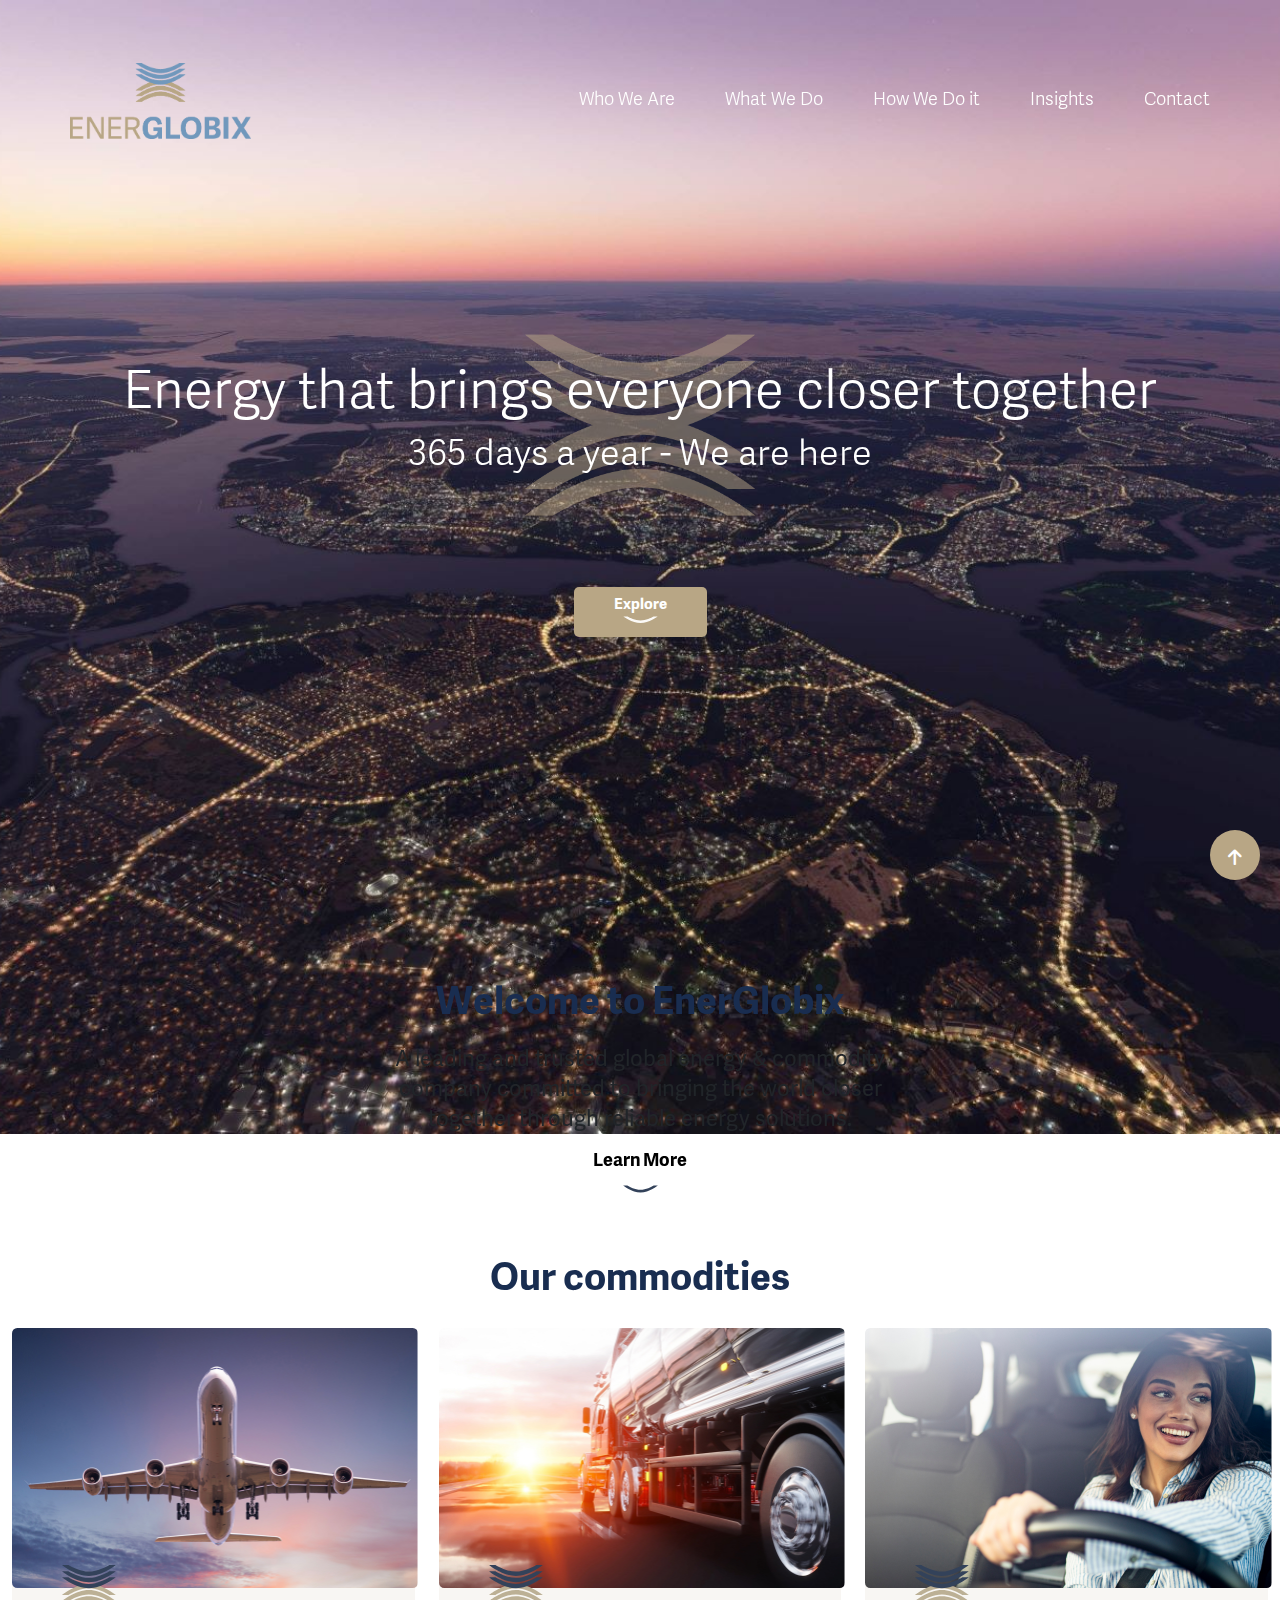
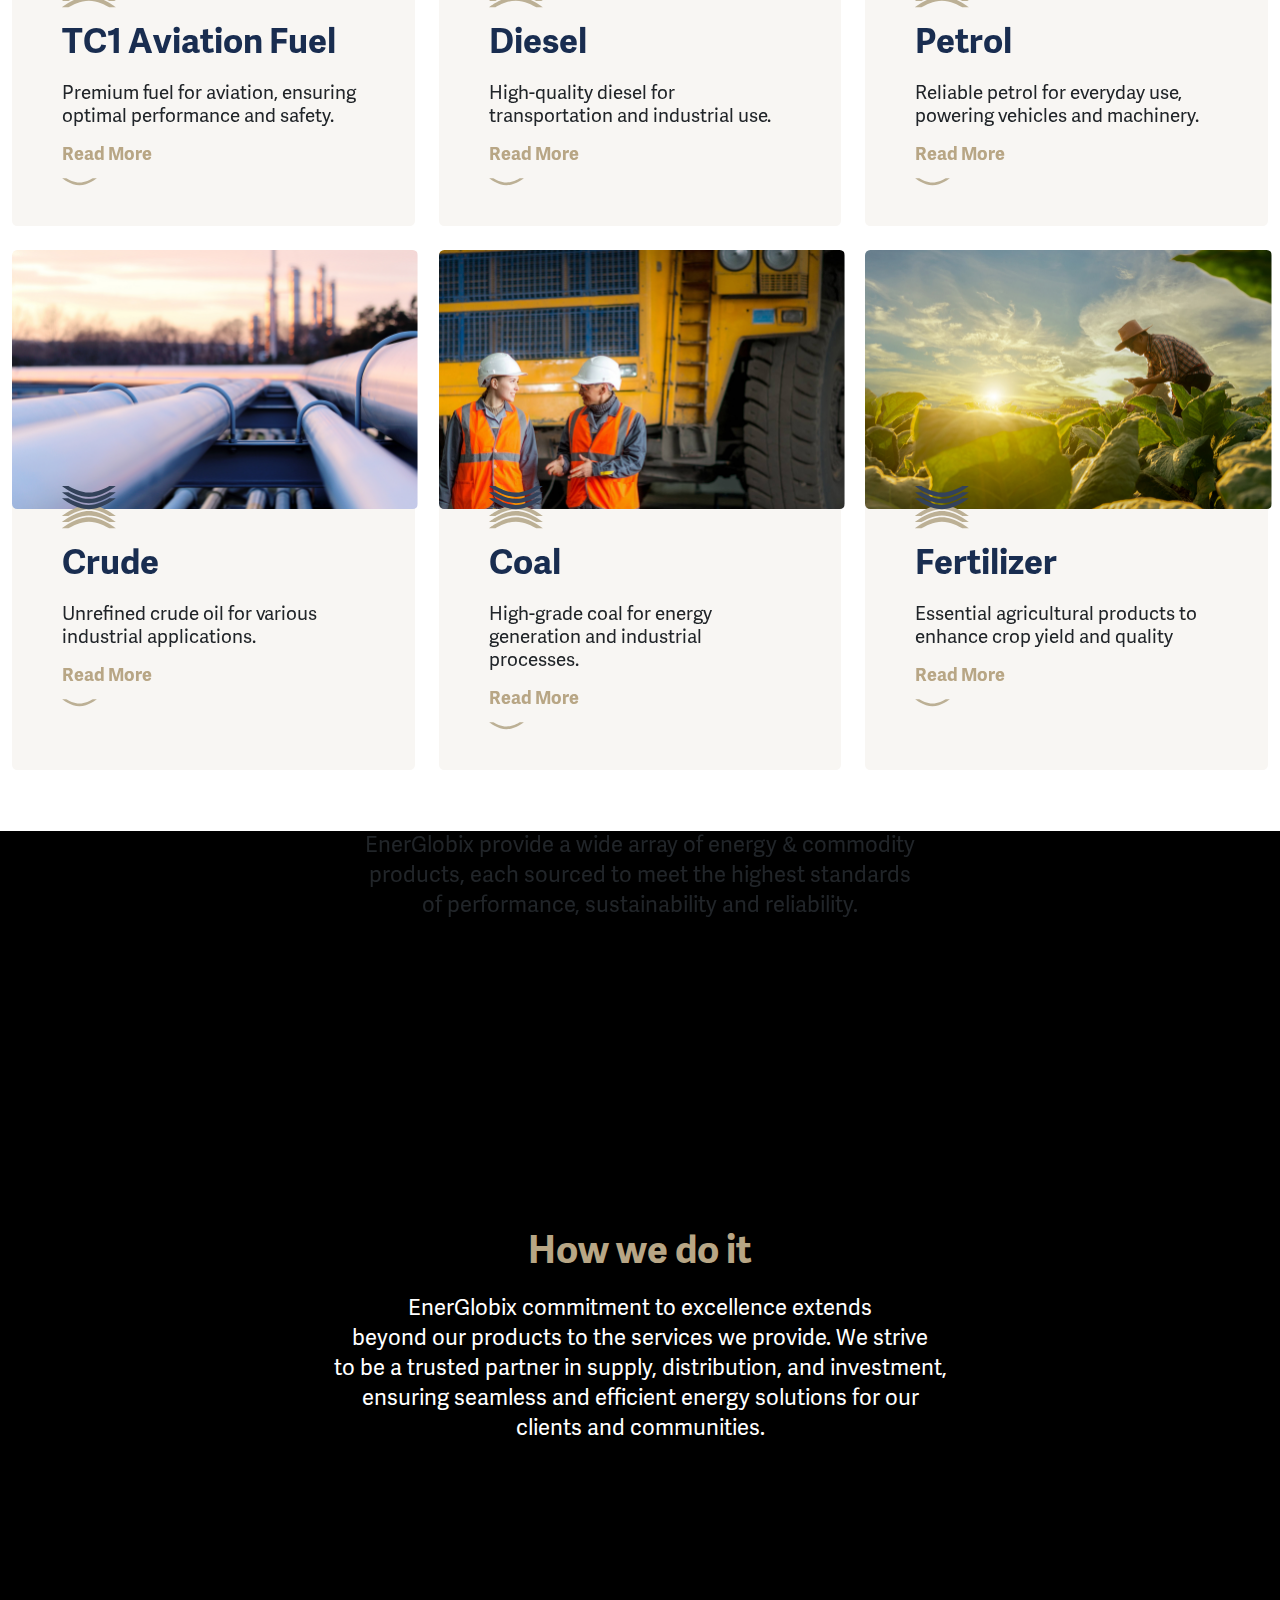
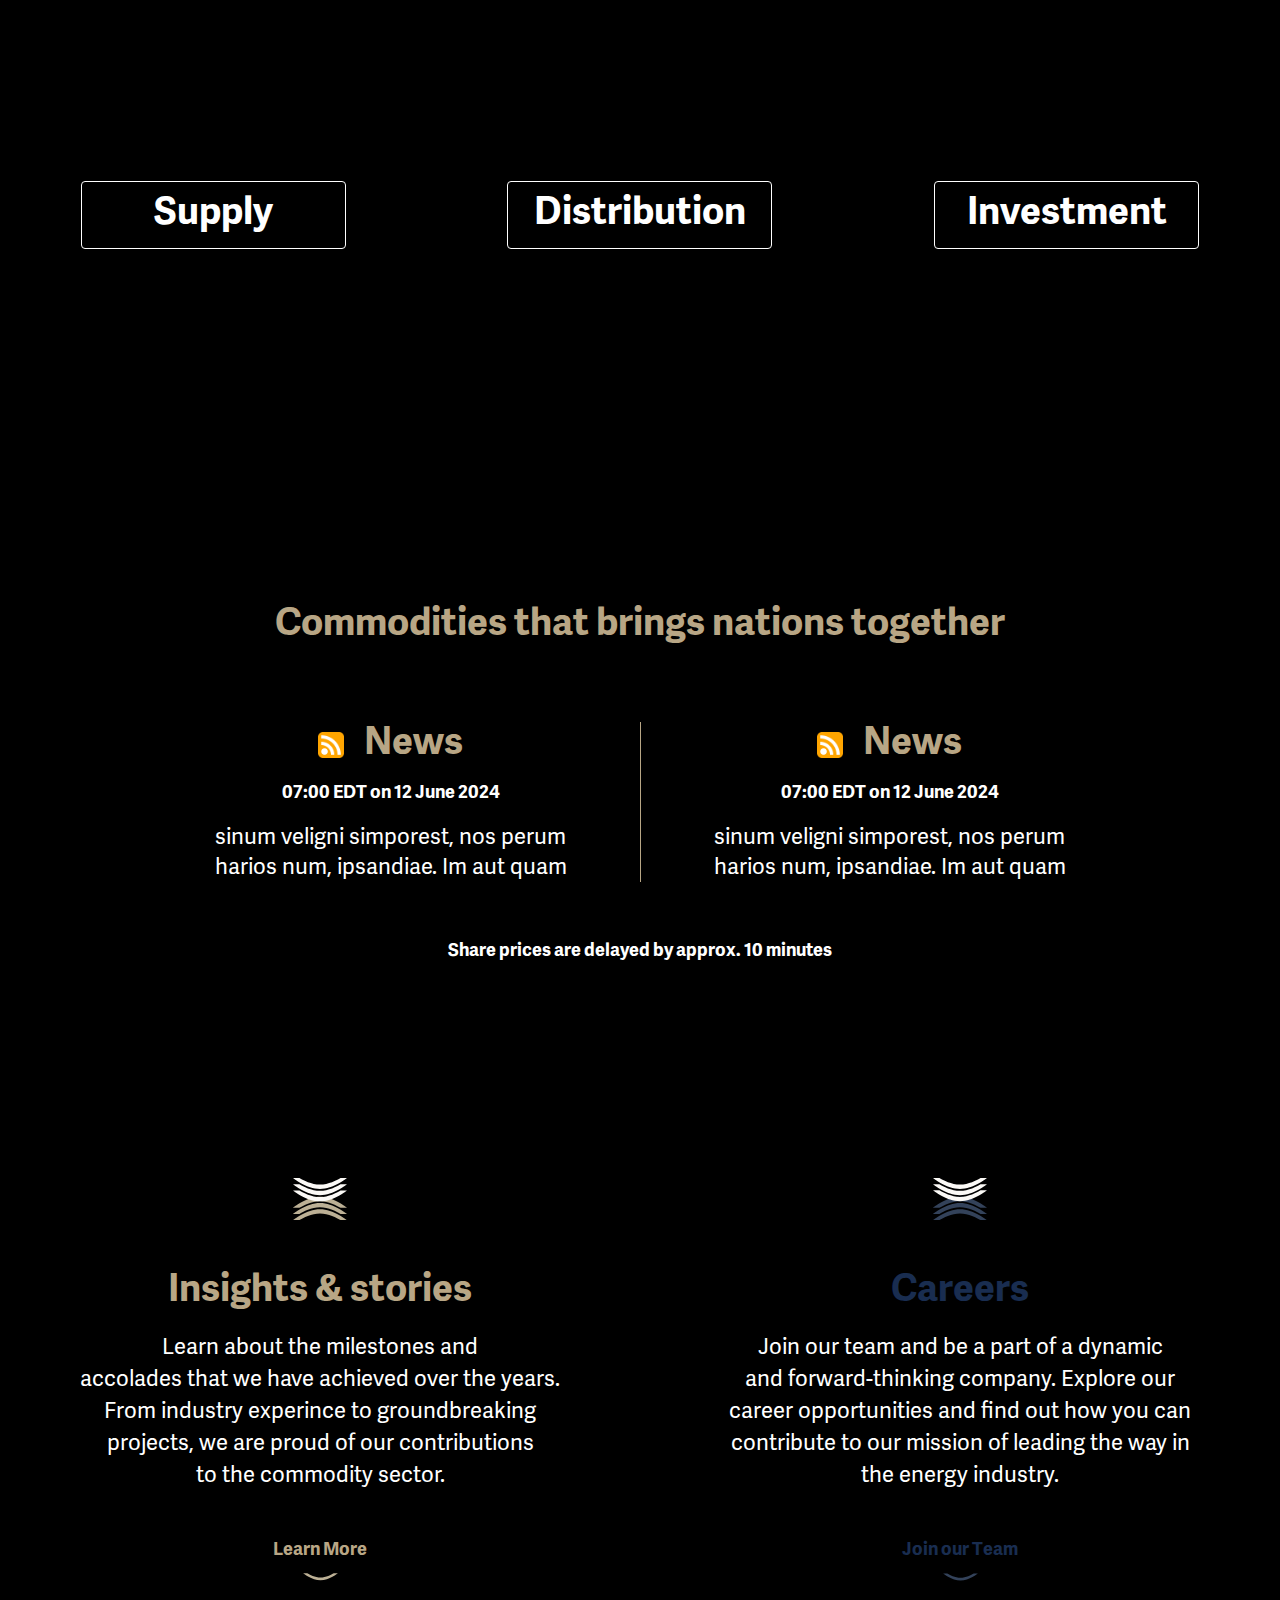
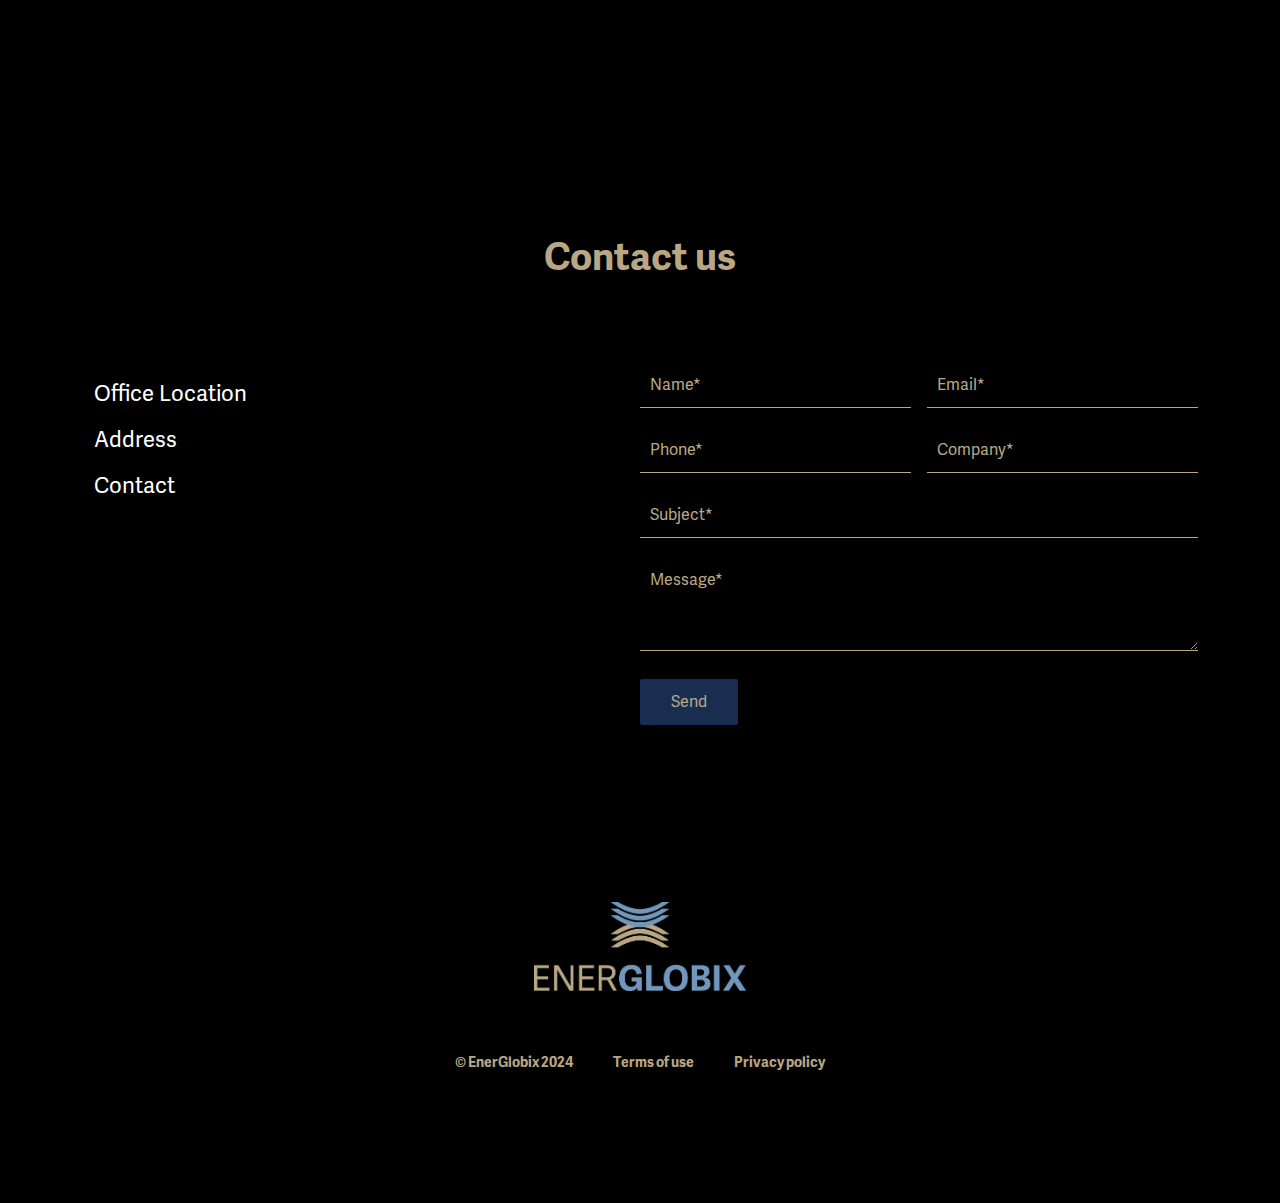
==== commit 54a0b1d6: "up arrow added" ====
--- a/index.html
+++ b/index.html
@@ -2,6 +2,7 @@
 <html lang="en">
 
 <head>
+
     <meta charset="UTF-8" />
     <meta name="viewport" content="width=device-width, initial-scale=1.0" />
     <title>EnerGlobix :: Home</title>
@@ -10,8 +11,12 @@
     <link href="https://cdn.jsdelivr.net/npm/bootstrap@5.3.3/dist/css/bootstrap.min.css" rel="stylesheet"
         integrity="sha384-QWTKZyjpPEjISv5WaRU9OFeRpok6YctnYmDr5pNlyT2bRjXh0JMhjY6hW+ALEwIH" crossorigin="anonymous" />
 
+    <!-- Fontawesome -->
+    <link rel="stylesheet" href="https://cdnjs.cloudflare.com/ajax/libs/font-awesome/6.0.0-beta3/css/all.min.css">
+
     <!-- CSS -->
     <link rel="stylesheet" href="assets/css/style.css" />
+
 </head>
 
 <body>
@@ -537,6 +542,8 @@
 
 </div>
 
+<button id="backToTopBtn"><i class="fas fa-arrow-up"></i></button>
+
     <!-- Boostrap JS -->
     <script src="https://cdn.jsdelivr.net/npm/bootstrap@5.3.3/dist/js/bootstrap.bundle.min.js"
         integrity="sha384-YvpcrYf0tY3lHB60NNkmXc5s9fDVZLESaAA55NDzOxhy9GkcIdslK1eN7N6jIeHz"
--- a/assets/css/style.css
+++ b/assets/css/style.css
@@ -1001,7 +1001,7 @@
 .black-section {
     z-index: -1;
     margin-top: -280px;
-    padding-top: 400px;
+    padding-top: 300px;
     background-color: #000;
 }
 
@@ -1010,6 +1010,7 @@
     flex-direction: column;
     align-items: center;
     padding-bottom: 100px;
+    padding-top: 100px;
 }
 
 .how-box-bg1 {
@@ -1320,4 +1321,47 @@
     .contact-us-maps {
         width: 100%;
     }
+}
+
+.top-oval {
+    background-color: #192d50; height: 200px; border-radius: 100%;
+}
+
+.bottom-oval {
+    background-color: #192d50; height: 200px; border-radius: 100%; margin-top: -100px;
+}
+
+@media (max-width: 557px) {
+    .top-oval {
+        background-color: #192d50; height: 200px; border-radius: 35%;
+    }
+    
+    .bottom-oval {
+        background-color: #192d50; height: 200px; border-radius: 50%; margin-top: -100px;
+    }
+}
+
+#backToTopBtn {
+    position: fixed;
+    bottom: 20px;
+    right: 20px;
+    display: none; /* Hidden by default */
+    background-color: var(--gold-color);
+    color: white;
+    border: none;
+    outline: none; 
+    width: 50px;
+    height: 50px;
+    padding-top: 5px;
+    display: flex;
+    justify-content: center;
+    align-items: center;
+    border-radius: 50%;
+    cursor: pointer;
+    z-index: 1000;
+    font-size: 18px;
+}
+
+#backToTopBtn:hover {
+    background-color: var(--gold-color); /* Darker background on hover */
 }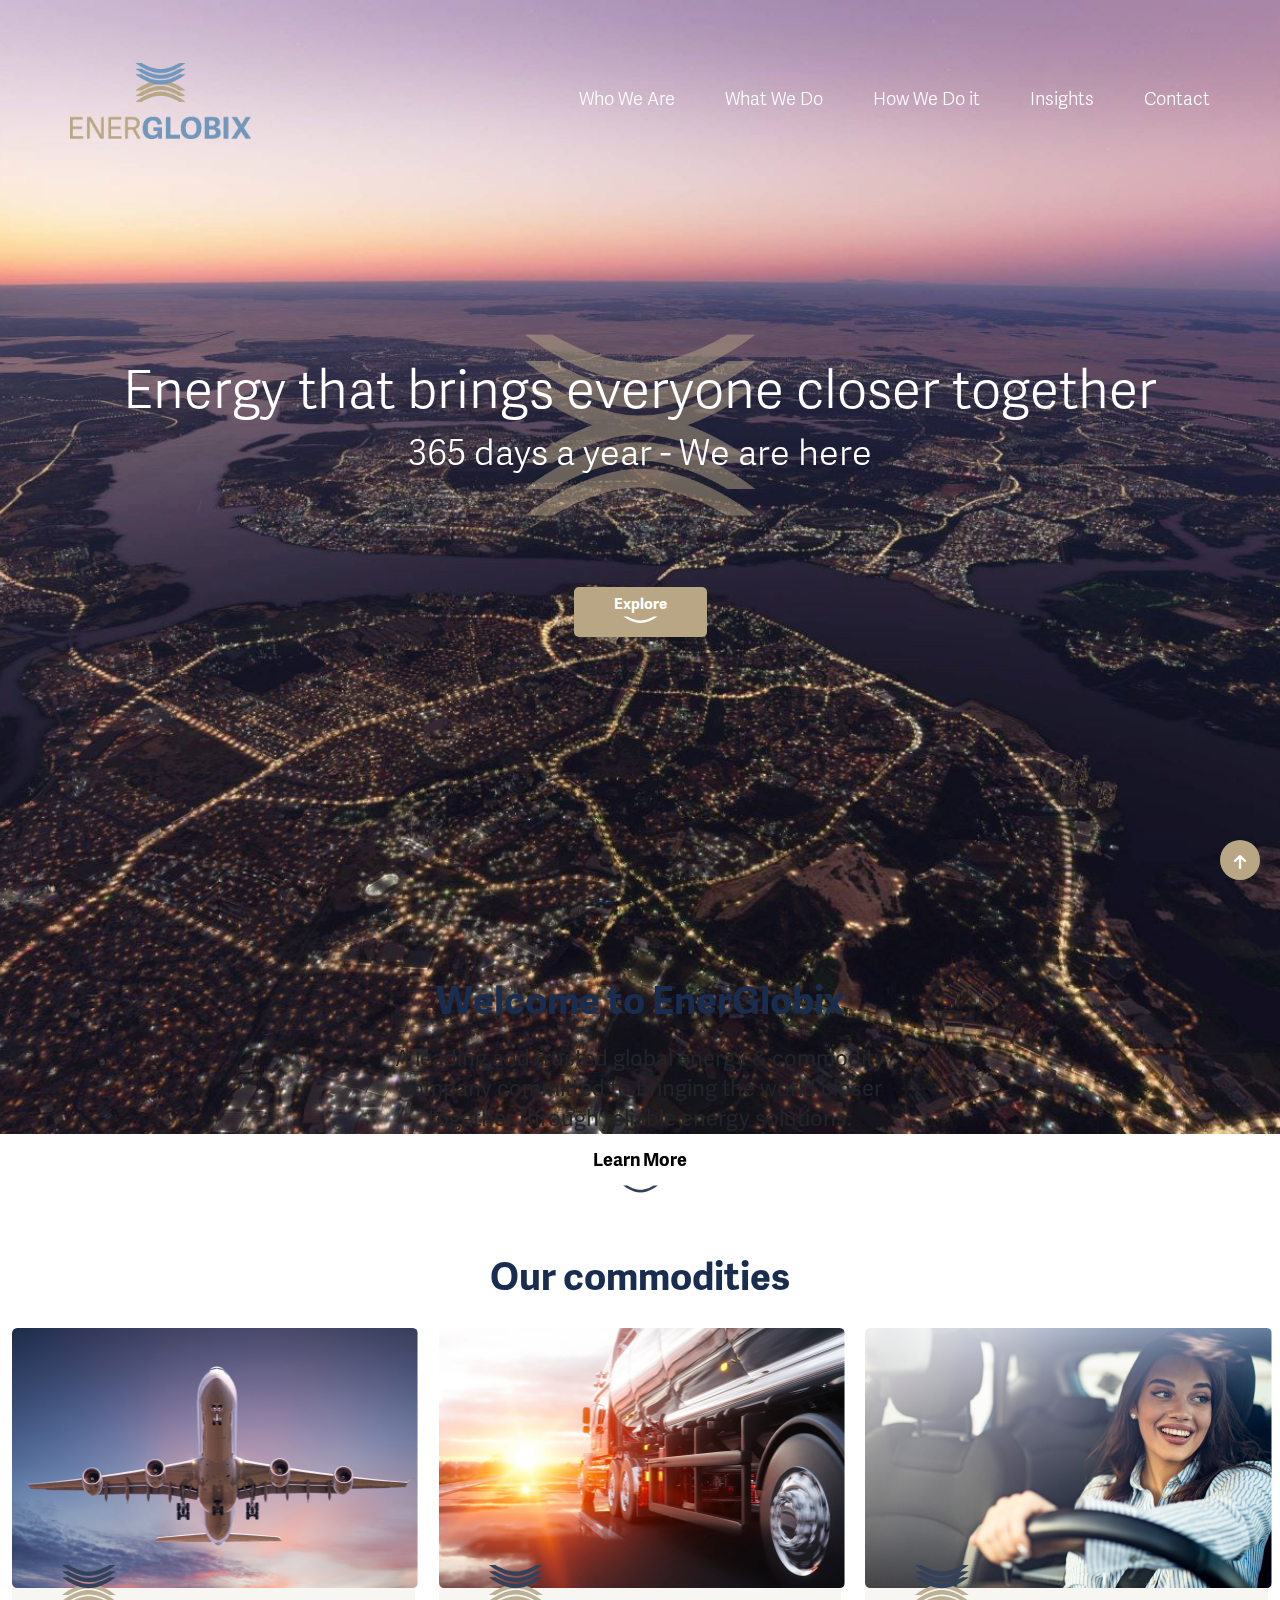
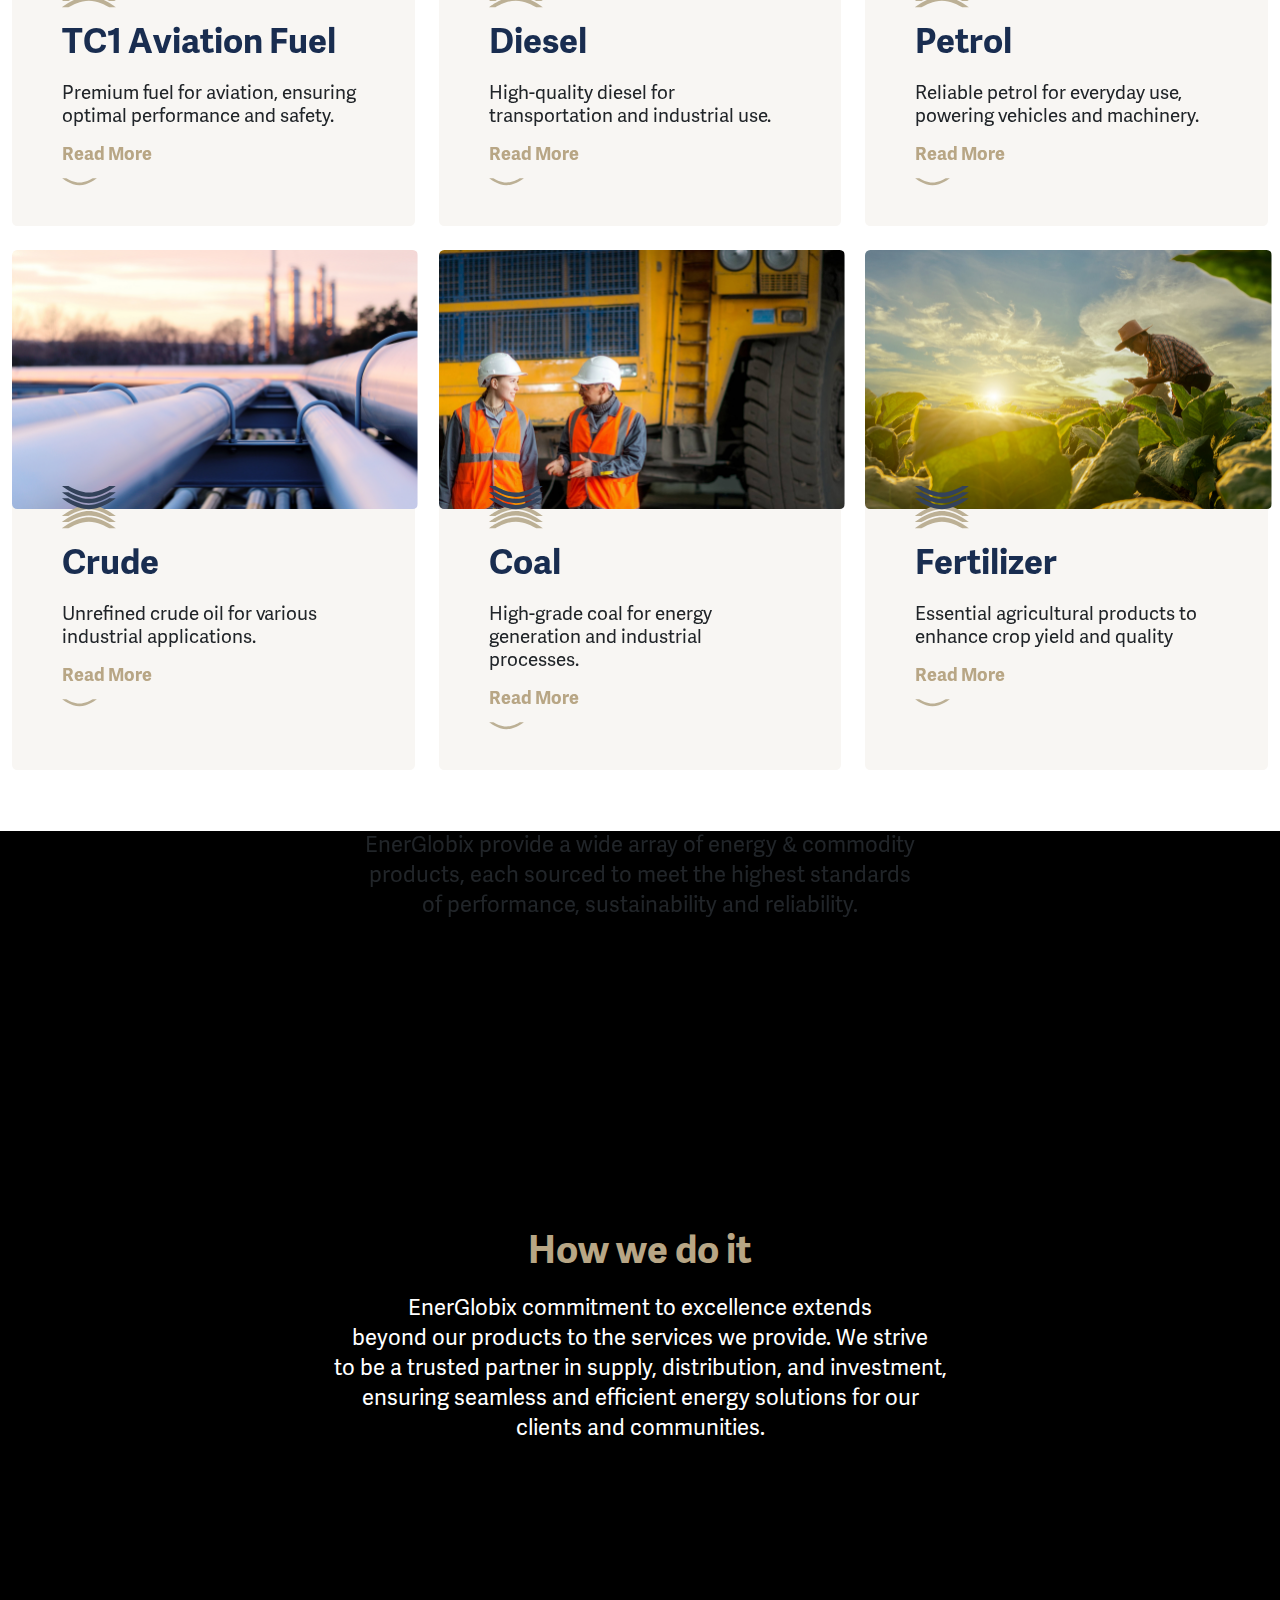
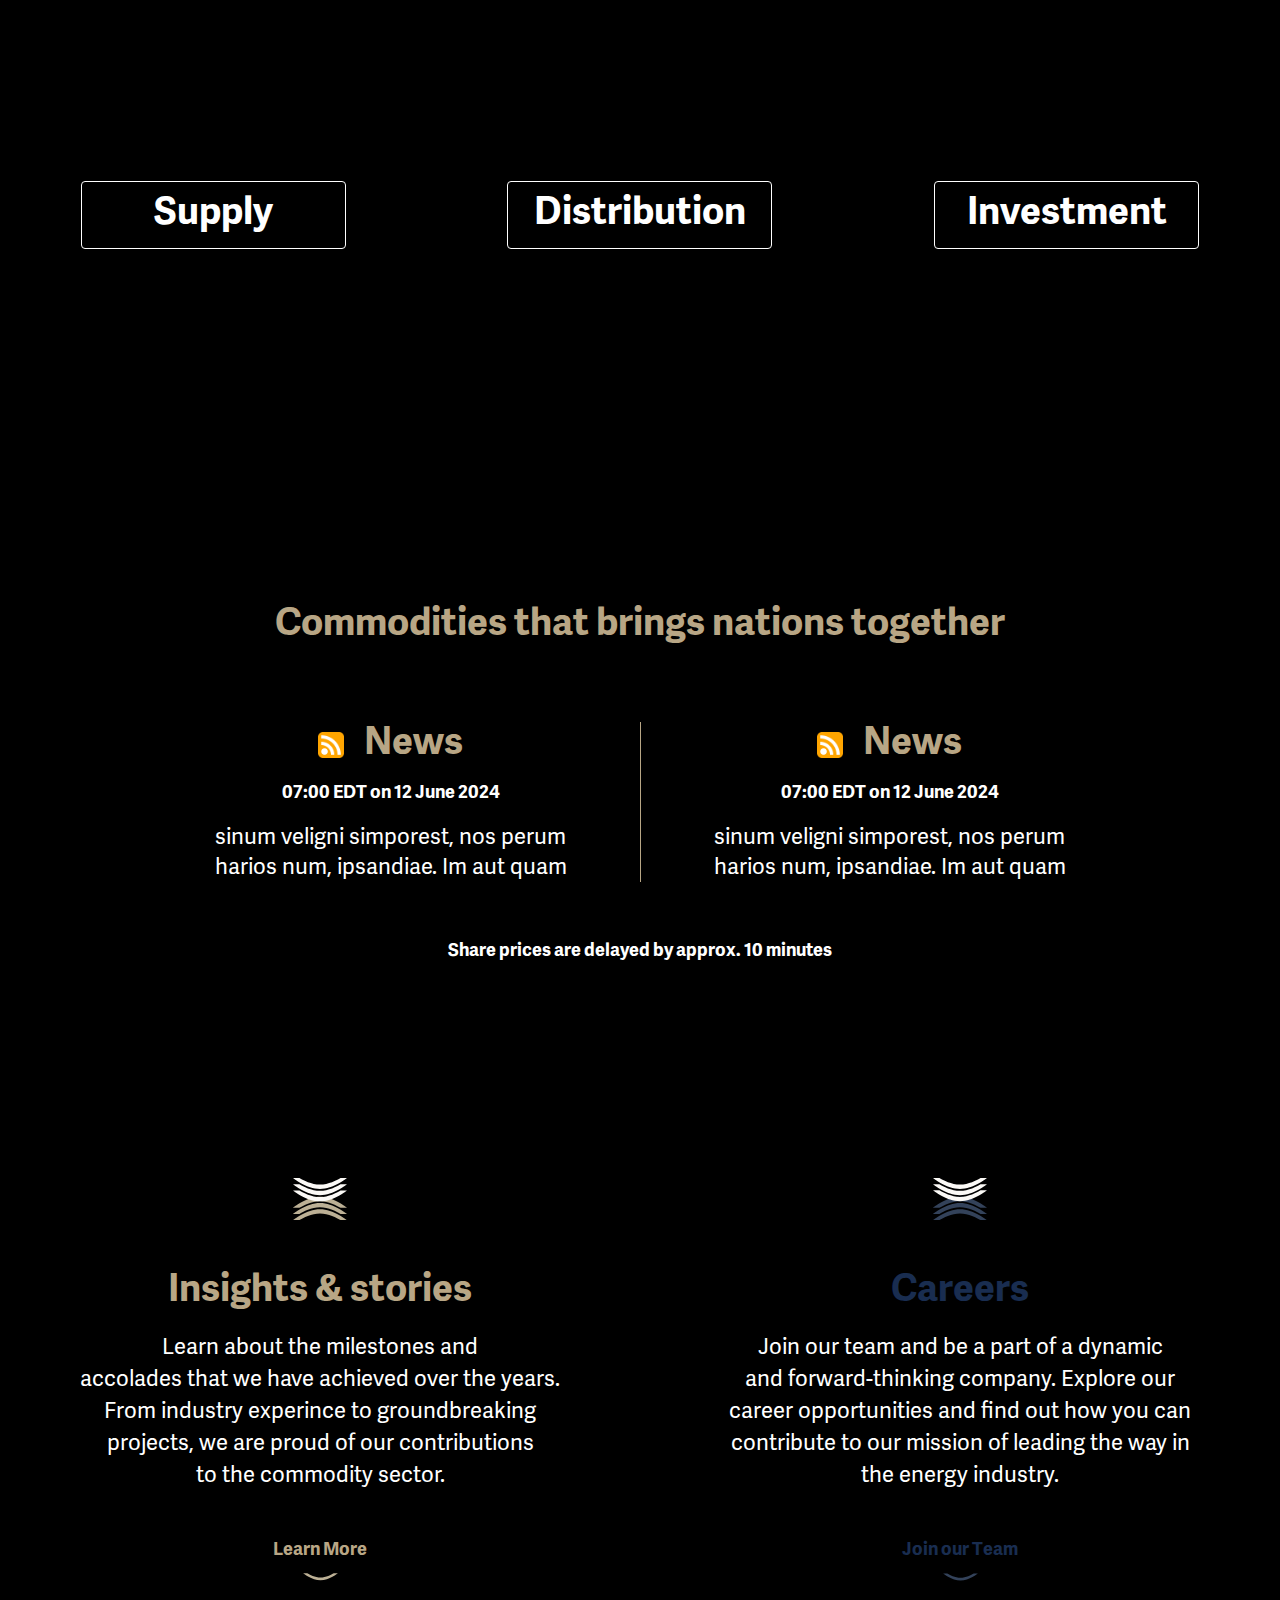
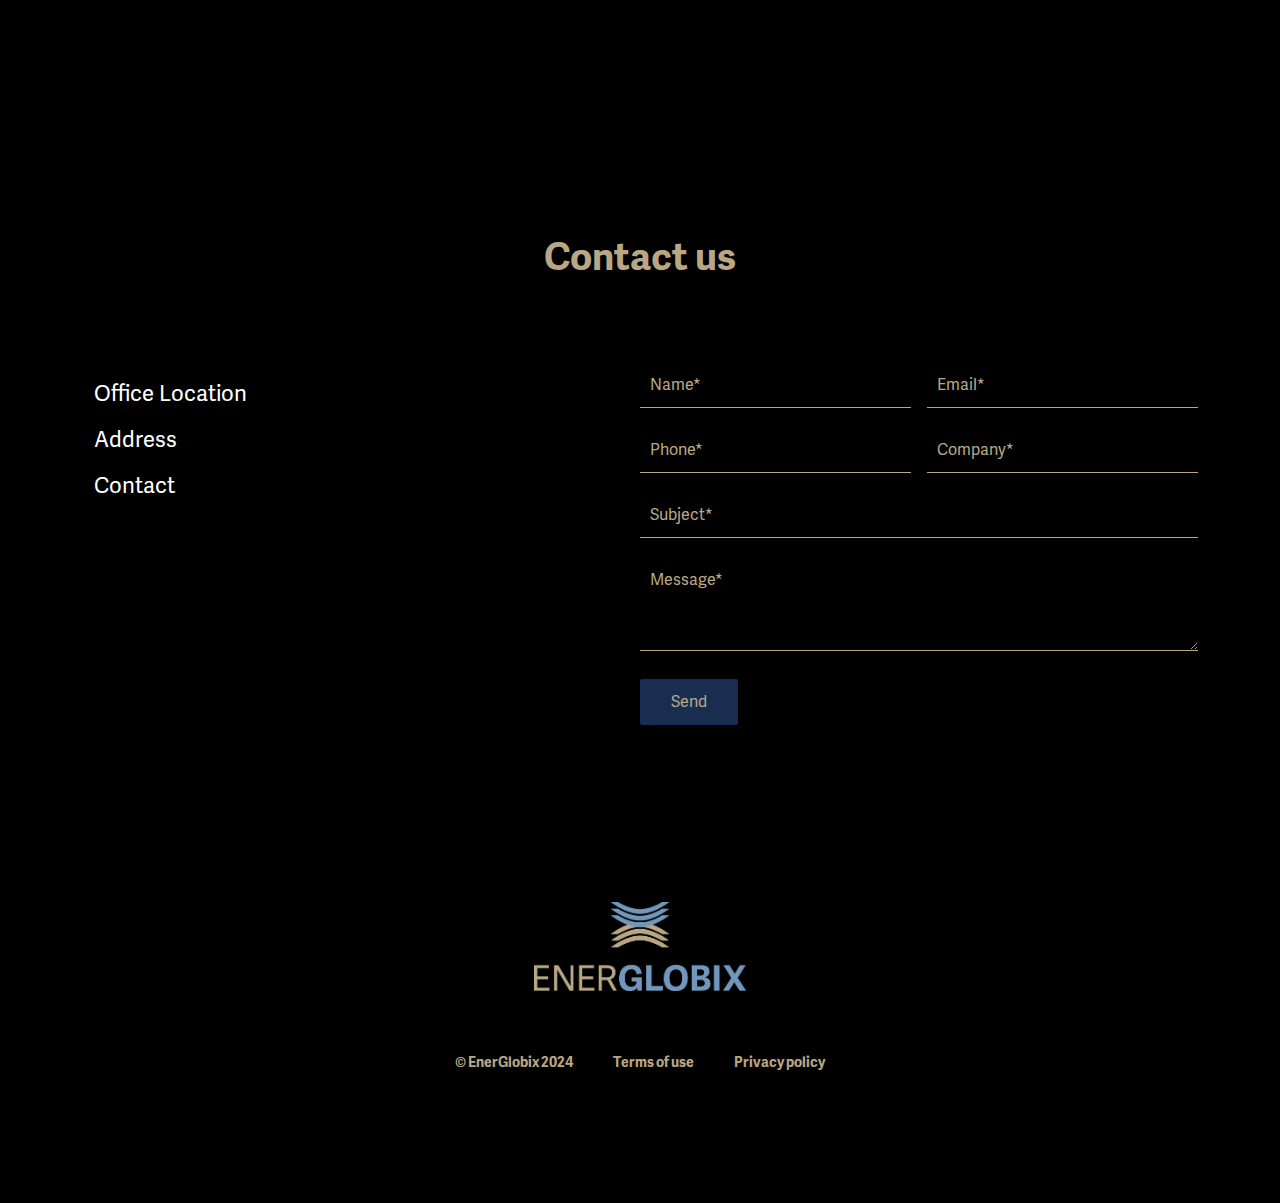
==== commit bab8c13b: "navbar space" ====
--- a/index.html
+++ b/index.html
@@ -235,7 +235,7 @@
             <div style="margin-top: 60px" class="energlobix__title text-blue">
                 Our commodities
             </div>
-
+        
             <div class="row mt-2">
                 <div class="col-lg-4 col-md-4 col-sm-12 mt-3">
                     <div class="about-us-card">
@@ -354,7 +354,7 @@
                     </div>
                 </div>
             </div>
-
+            
             <div class="energlobix__text text-center container" style="margin-top: 60px;">
                 EnerGlobix provide a wide array of energy & commodity <br class="hide-on-mobile" />
                 products, each sourced to meet the highest standards <br class="hide-on-mobile" />
--- a/assets/css/style.css
+++ b/assets/css/style.css
@@ -64,6 +64,8 @@
         padding-right: 35px;
     }
 }
+
+
 
 a:link {
     text-decoration: none;
@@ -333,7 +335,7 @@
 @media (min-width: 1400px) {
     .navbar-container {
         background: #000 !important;
-        max-width: 1320px;
+        max-width: 1220px;
         width: 100%;
         margin: 0 auto;
         padding: 0 15px;
@@ -1350,8 +1352,8 @@
     color: white;
     border: none;
     outline: none; 
-    width: 50px;
-    height: 50px;
+    width: 40px;
+    height: 40px;
     padding-top: 5px;
     display: flex;
     justify-content: center;
@@ -1359,8 +1361,9 @@
     border-radius: 50%;
     cursor: pointer;
     z-index: 1000;
-    font-size: 18px;
-}
+    font-size: 16px;
+}
+
 
 #backToTopBtn:hover {
     background-color: var(--gold-color); /* Darker background on hover */
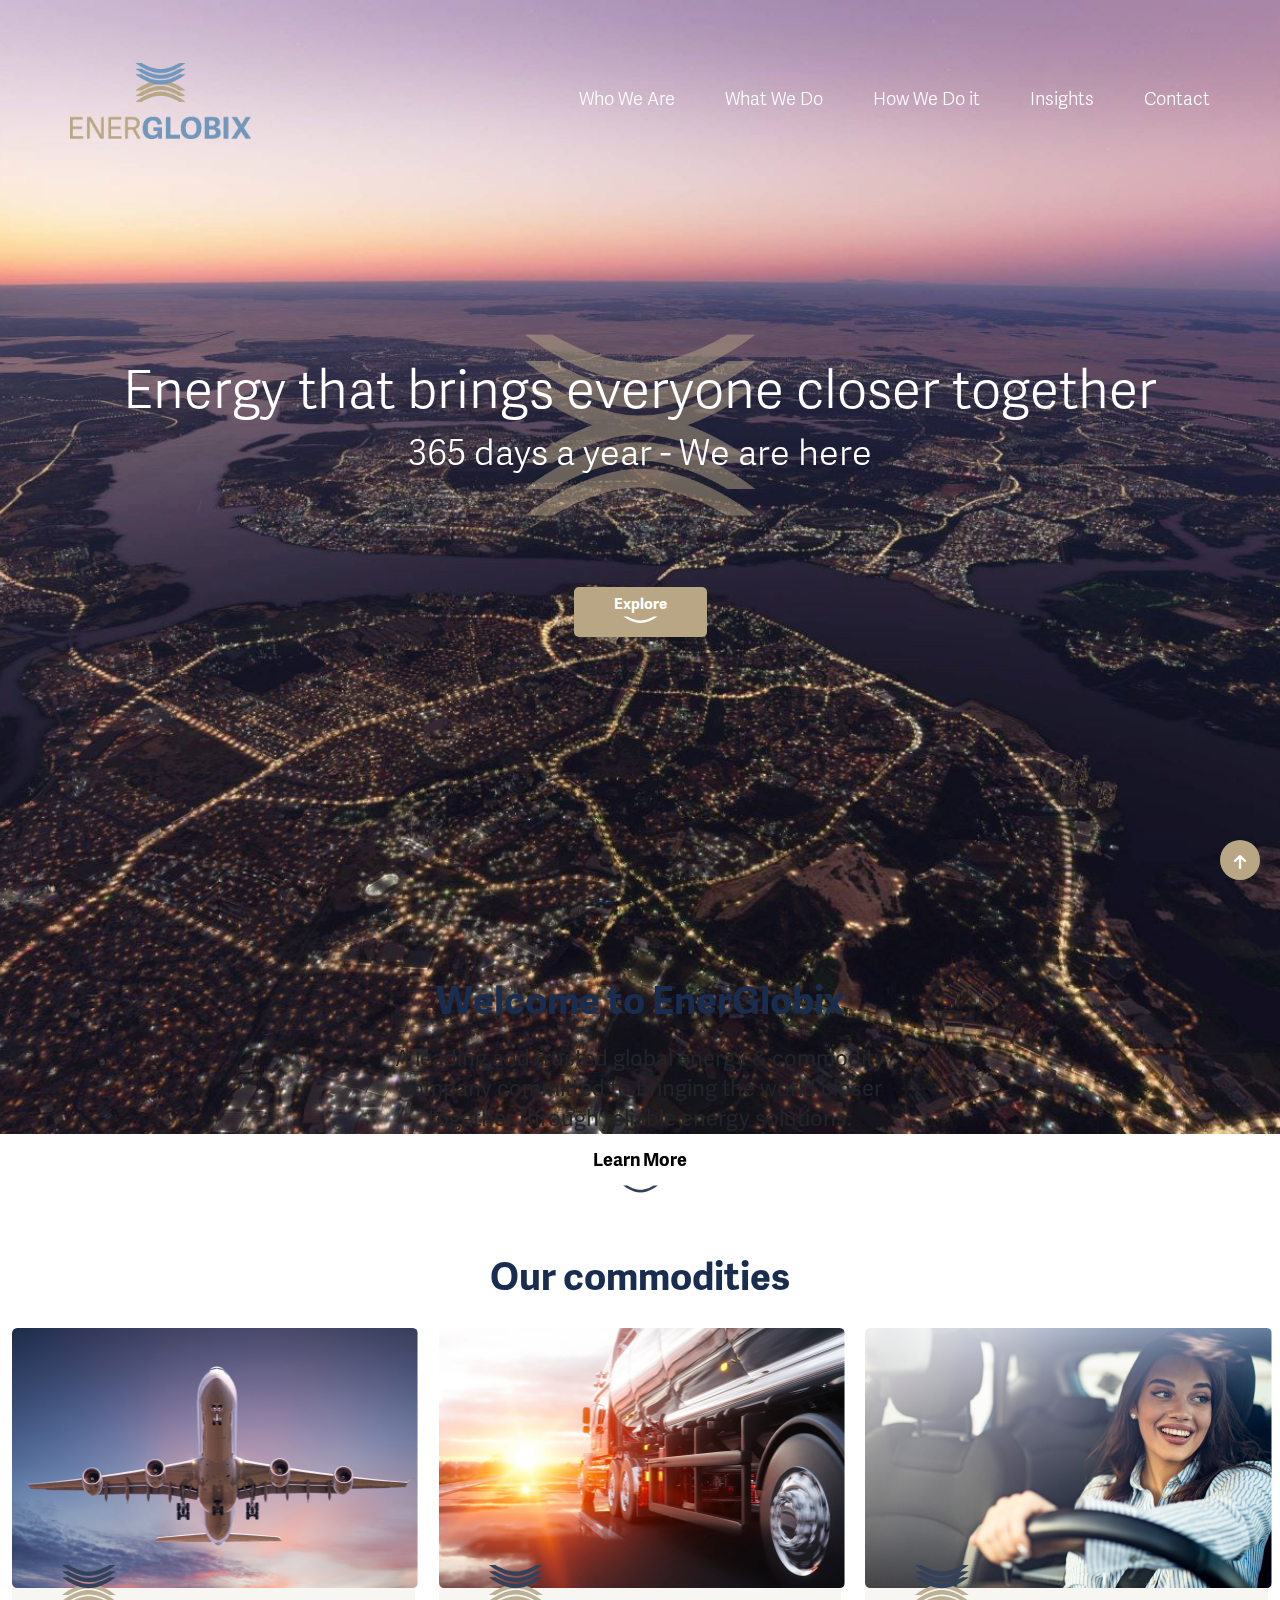
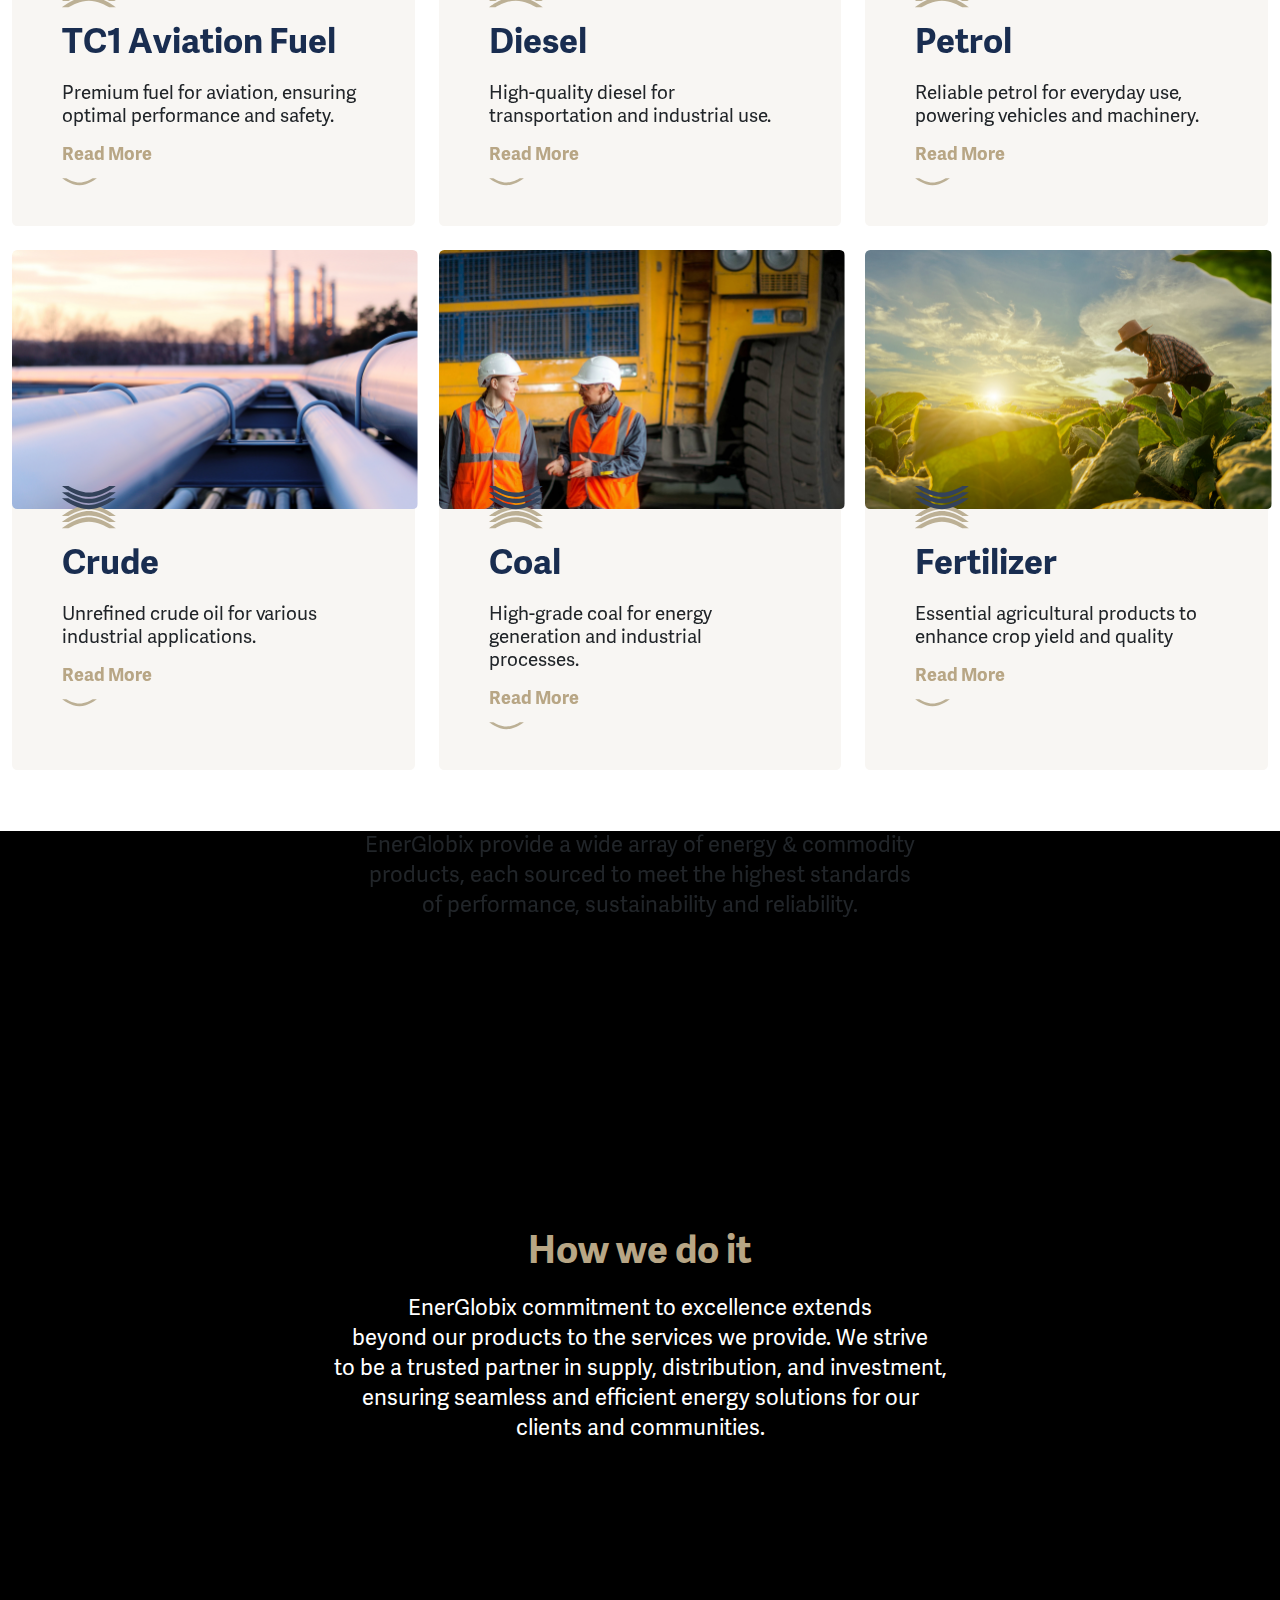
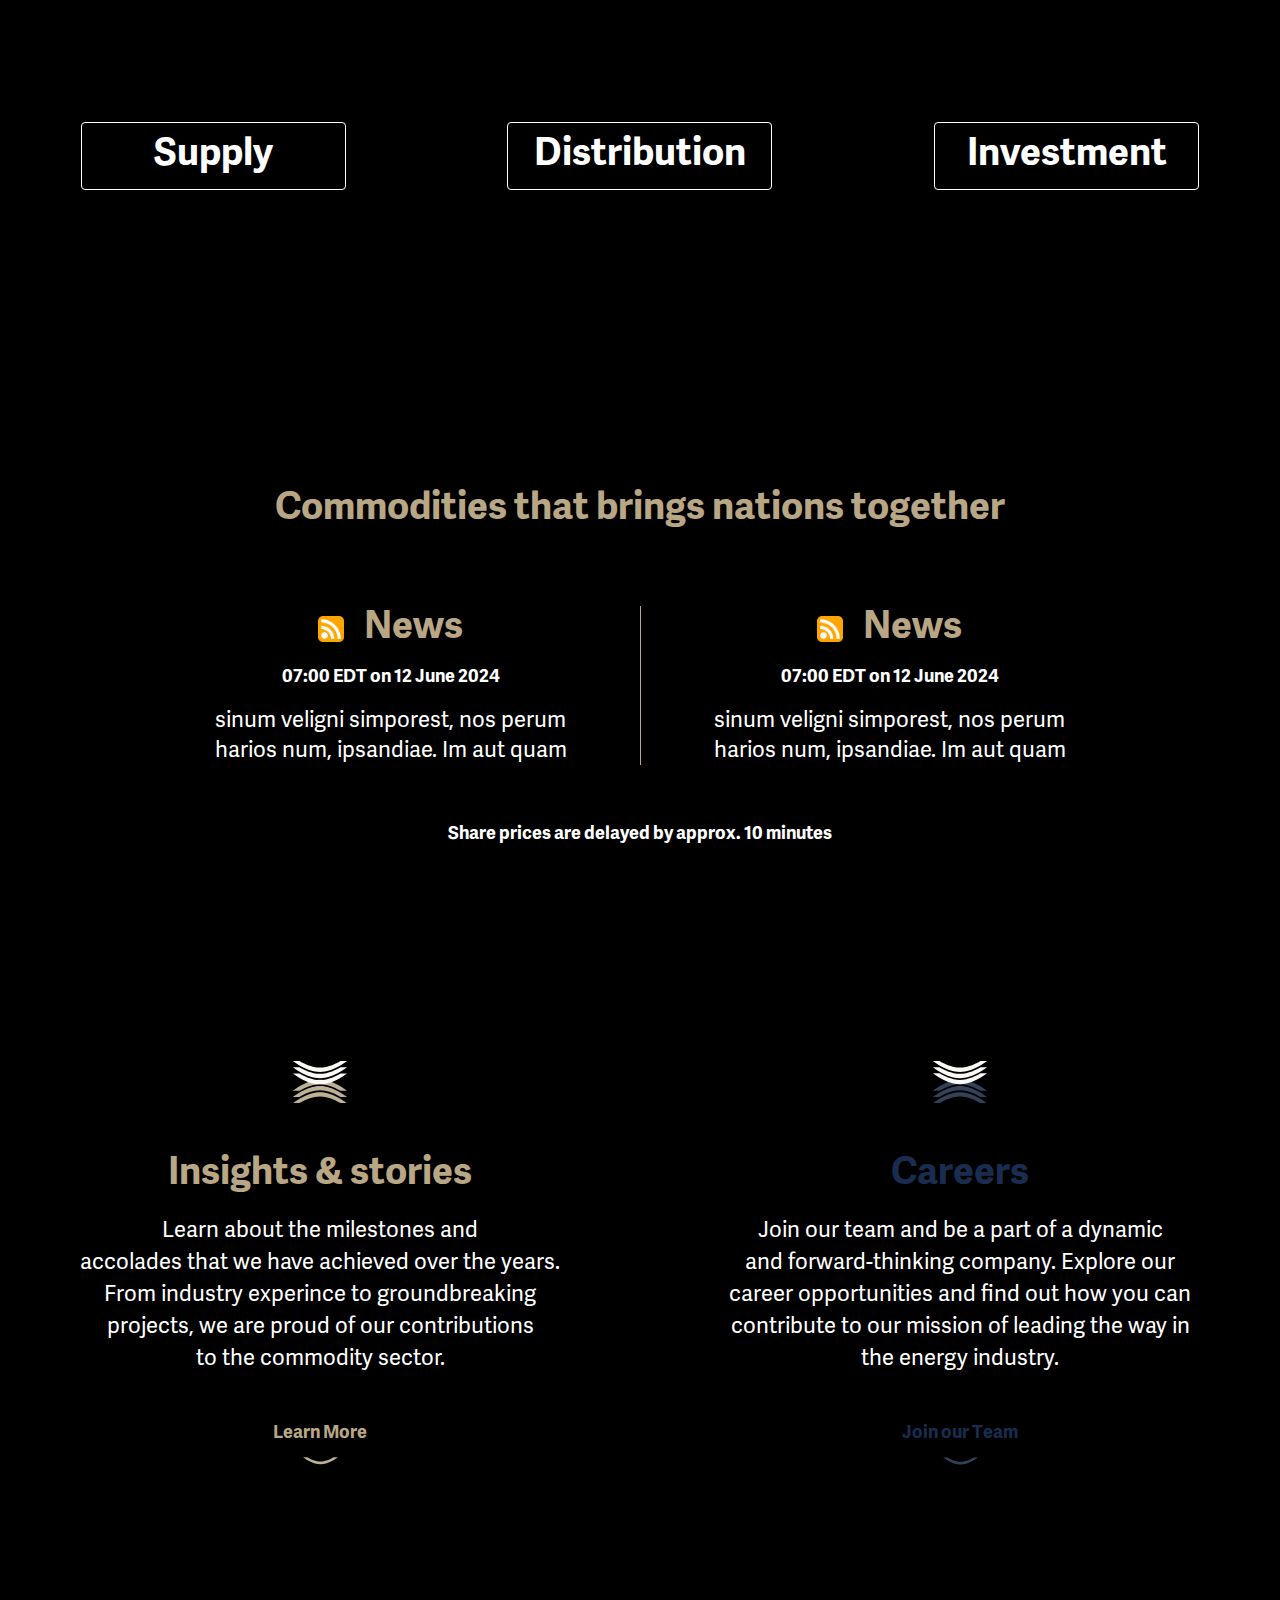
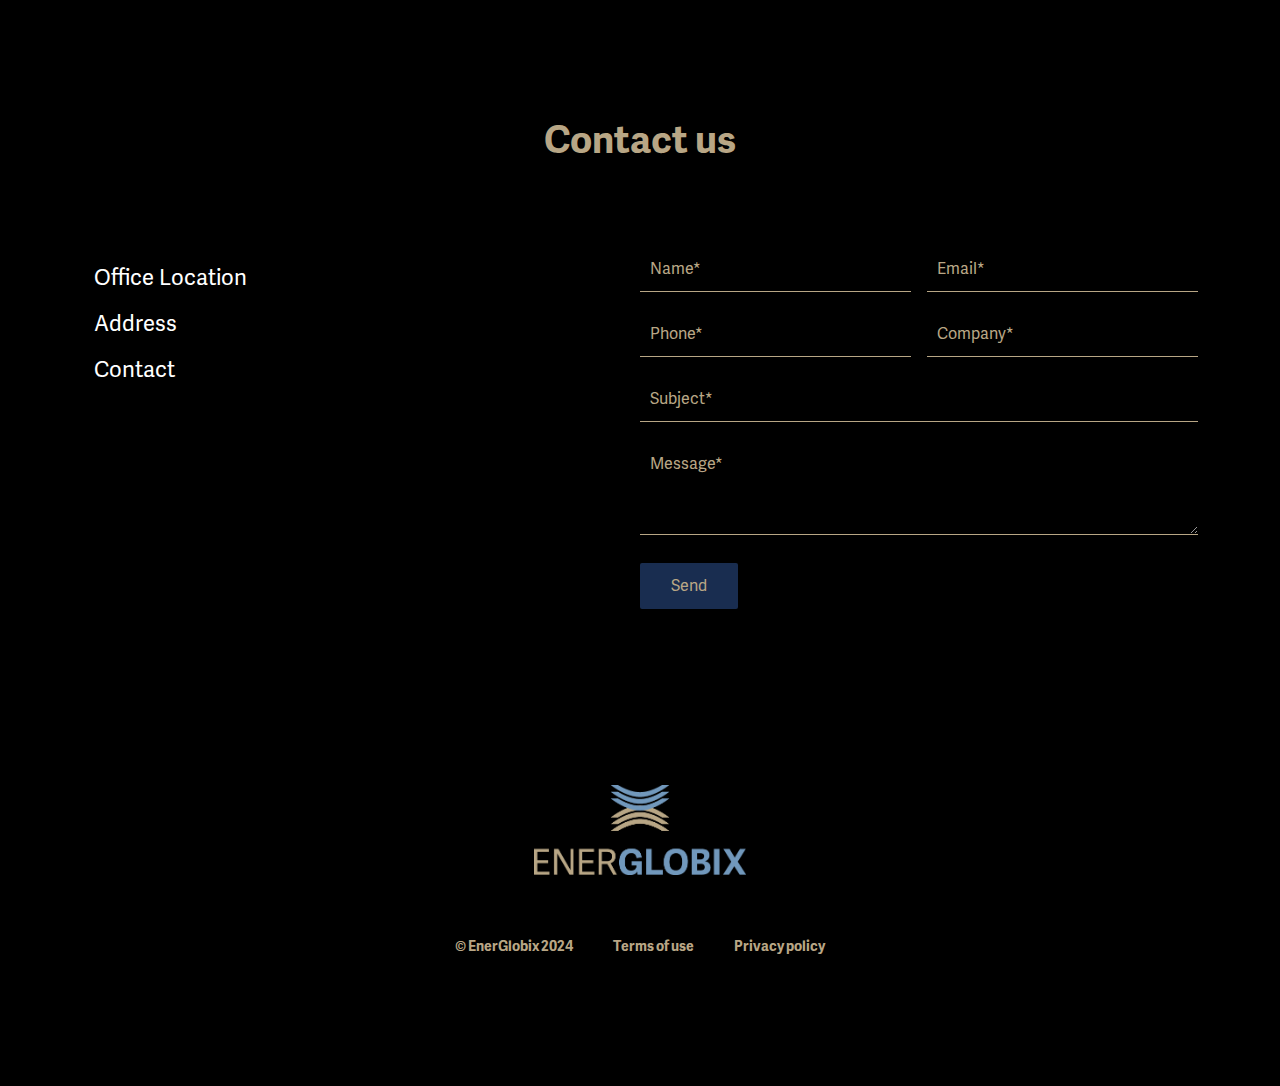
==== commit 85ed9bb5: "boxes" ====
--- a/index.html
+++ b/index.html
@@ -384,7 +384,7 @@
             </div>
         </div>
 
-        <div class="row ms-0 me-0">
+        <div class="row ms-0 me-0 d-block d-sm-none">
             <div class="col-lg-4 col-md-4 col-sm-12 m-0 p-0">
                 <div class="energlobix__title how-box-bg1 text-center d-flex justify-content-center align-items-center">
                     <a class="how-section-links text-white border border-white rounded-1" href="howwedoit.html#Supply">Supply</a>
@@ -400,6 +400,31 @@
                     <a class="how-section-links text-white border border-white rounded-1" href="howwedoit.html#Investment">Investment</a>
                 </div>
             </div>
+        </div>
+
+        <div class="grid-container">
+            <div class="grid-item">
+                <div class="content">
+                    <div class="energlobix__title how-box-bg1 text-center d-flex justify-content-center align-items-center">
+                        <a class="how-section-links text-white border border-white rounded-1" href="howwedoit.html#Supply">Supply</a>
+                    </div>
+                </div>
+            </div>
+            <div class="grid-item">
+                <div class="content">
+                    <div class="energlobix__title how-box-bg2 text-center d-flex justify-content-center align-items-center">
+                        <a class="how-section-links text-white border border-white rounded-1" href="howwedoit.html#Distribution">Distribution</a>
+                    </div>
+                </div>
+            </div>
+            <div class="grid-item">
+                <div class="content">
+                    <div class="energlobix__title how-box-bg3 text-center d-flex justify-content-center align-items-center">
+                        <a class="how-section-links text-white border border-white rounded-1" href="howwedoit.html#Investment">Investment</a>
+                    </div>
+                </div>
+            </div>
+            <!-- Add more grid items as needed -->
         </div>
 
         <div class="commodities-section">
--- a/assets/css/style.css
+++ b/assets/css/style.css
@@ -335,7 +335,7 @@
 @media (min-width: 1400px) {
     .navbar-container {
         background: #000 !important;
-        max-width: 1220px;
+        max-width: 1120px;
         width: 100%;
         margin: 0 auto;
         padding: 0 15px;
@@ -343,6 +343,13 @@
         display: flex;
         justify-content: center;
         /* Center the content horizontally */
+    }
+}
+
+@media(min-width: 1441px) {
+    .navbar-container {
+        max-width: 1320px;
+        width: 100%;
     }
 }
 
@@ -1018,22 +1025,26 @@
 .how-box-bg1 {
     background-image: url('/Energlobix/assets/images/shutterstock_1936256839.jpg');
     background-size: cover;
+    background-position: center;
     min-width: 100%;
-    min-height: 543px;
-}
+    min-height: 100%;
+}
+
 
 .how-box-bg2 {
     background-image: url('/Energlobix/assets/images/shutterstock_1945399948.jpg');
     background-size: cover;
+    background-position: center;
     min-width: 100%;
-    min-height: 543px;
+    min-height: 100%;
 }
 
 .how-box-bg3 {
     background-image: url('/Energlobix/assets/images/shutterstock_2346258639.jpg');
     background-size: cover;
+    background-position: center;
     min-width: 100%;
-    min-height: 543px;
+    min-height: 100%;
 }
 
 @media (max-width : 576px) {
@@ -1041,7 +1052,7 @@
     .how-box-bg1,
     .how-box-bg2,
     .how-box-bg3 {
-        min-height: 100vw;
+        min-height: 100vw !important;
     }
 }
 
@@ -1264,6 +1275,17 @@
     justify-content: center;
 }
 
+@media (max-width: 1550px) {
+    .how-we-do-it-box {
+        padding-left: 80px;
+        padding-right: 80px;
+        display: flex;
+        flex-direction: column;
+        align-items: center;
+        justify-content: center;
+    }   
+}
+
 @media (max-width: 1440px) {
     .how-we-do-it-box {
         padding-left: 80px;
@@ -1367,4 +1389,37 @@
 
 #backToTopBtn:hover {
     background-color: var(--gold-color); /* Darker background on hover */
+}
+
+
+.grid-container {
+    display: grid;
+    grid-template-columns: repeat(auto-fit, minmax(100px, 1fr));
+    width: 100%;
+}
+
+.grid-item {
+    position: relative;
+    padding-bottom: 100%; /* This ensures the height equals the width */
+    overflow: hidden;
+}
+
+.grid-item .content {
+    position: absolute;
+    top: 0;
+    left: 0;
+    width: 100%;
+    height: 100%;
+    display: flex;
+    align-items: center;
+    justify-content: center;
+    text-align: center;
+}
+
+
+
+@media (max-width: 557px) {
+    .grid-container {
+        display: none;
+    }
 }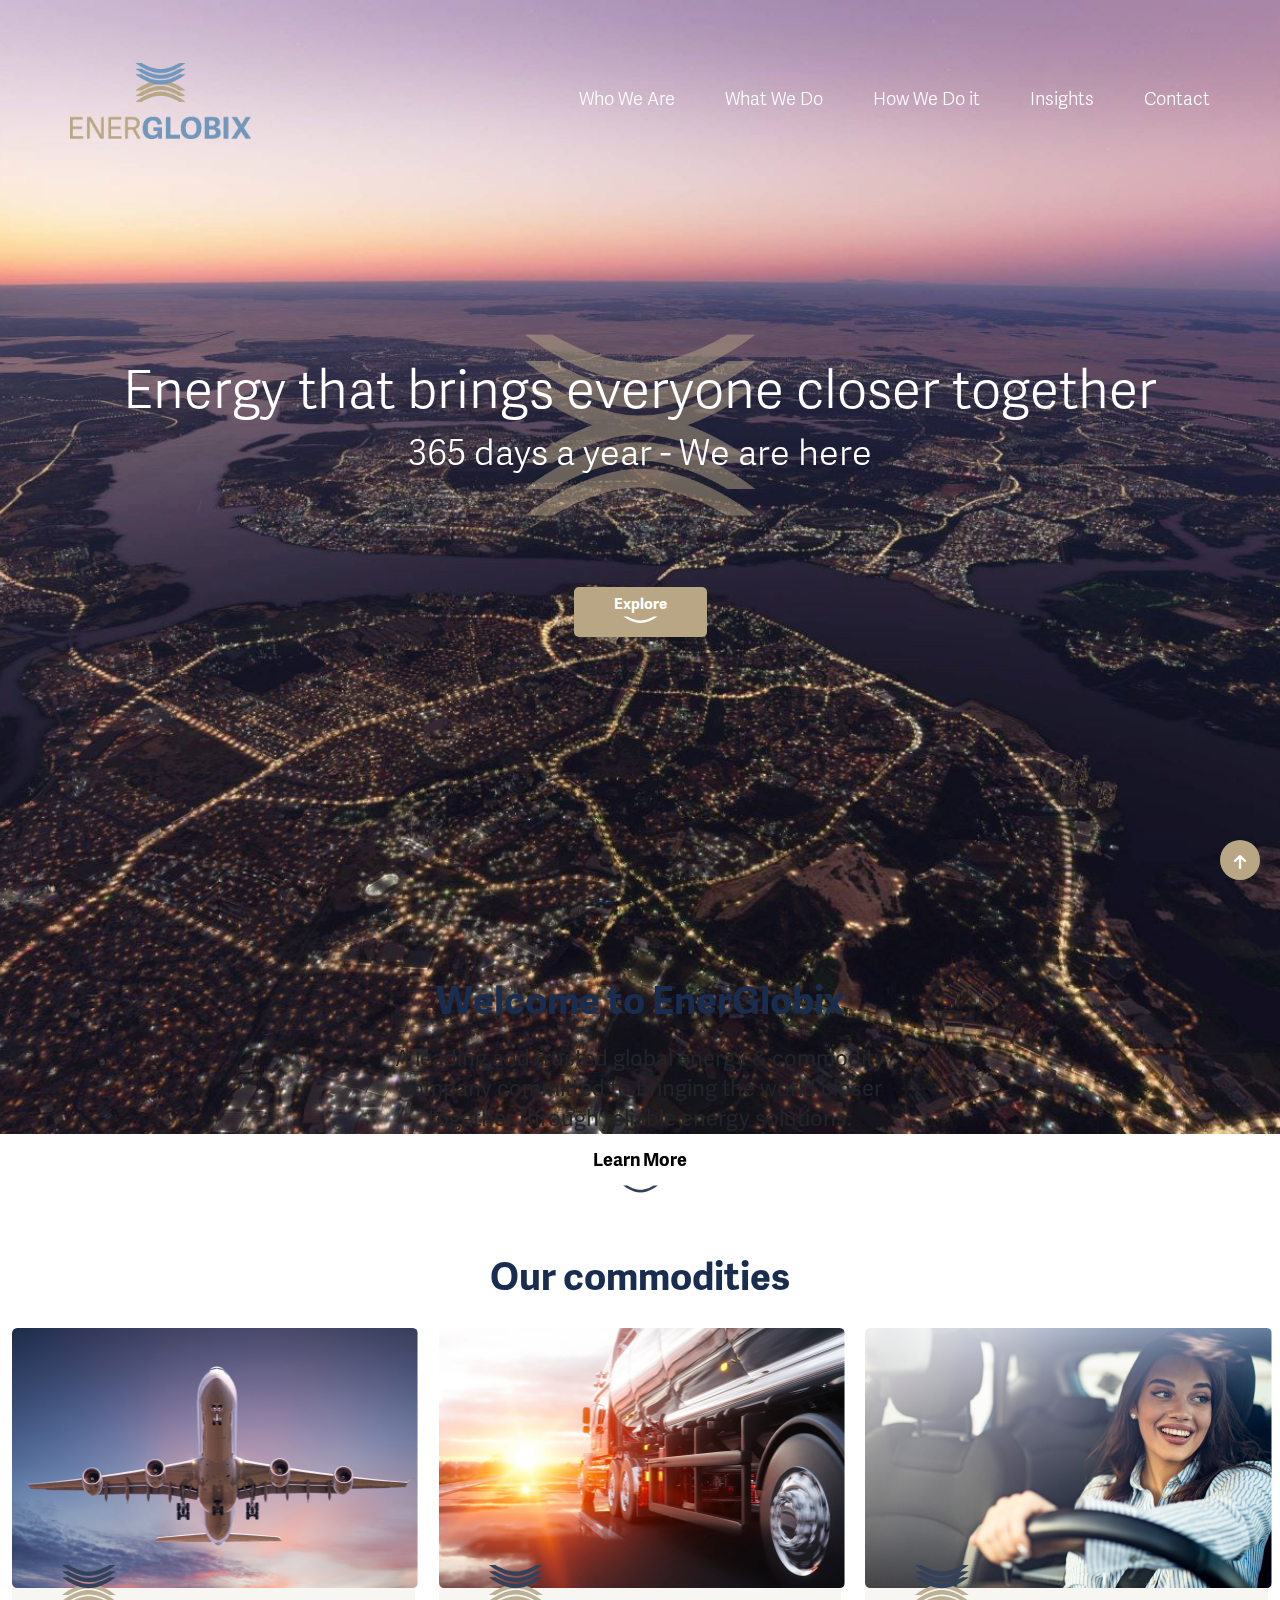
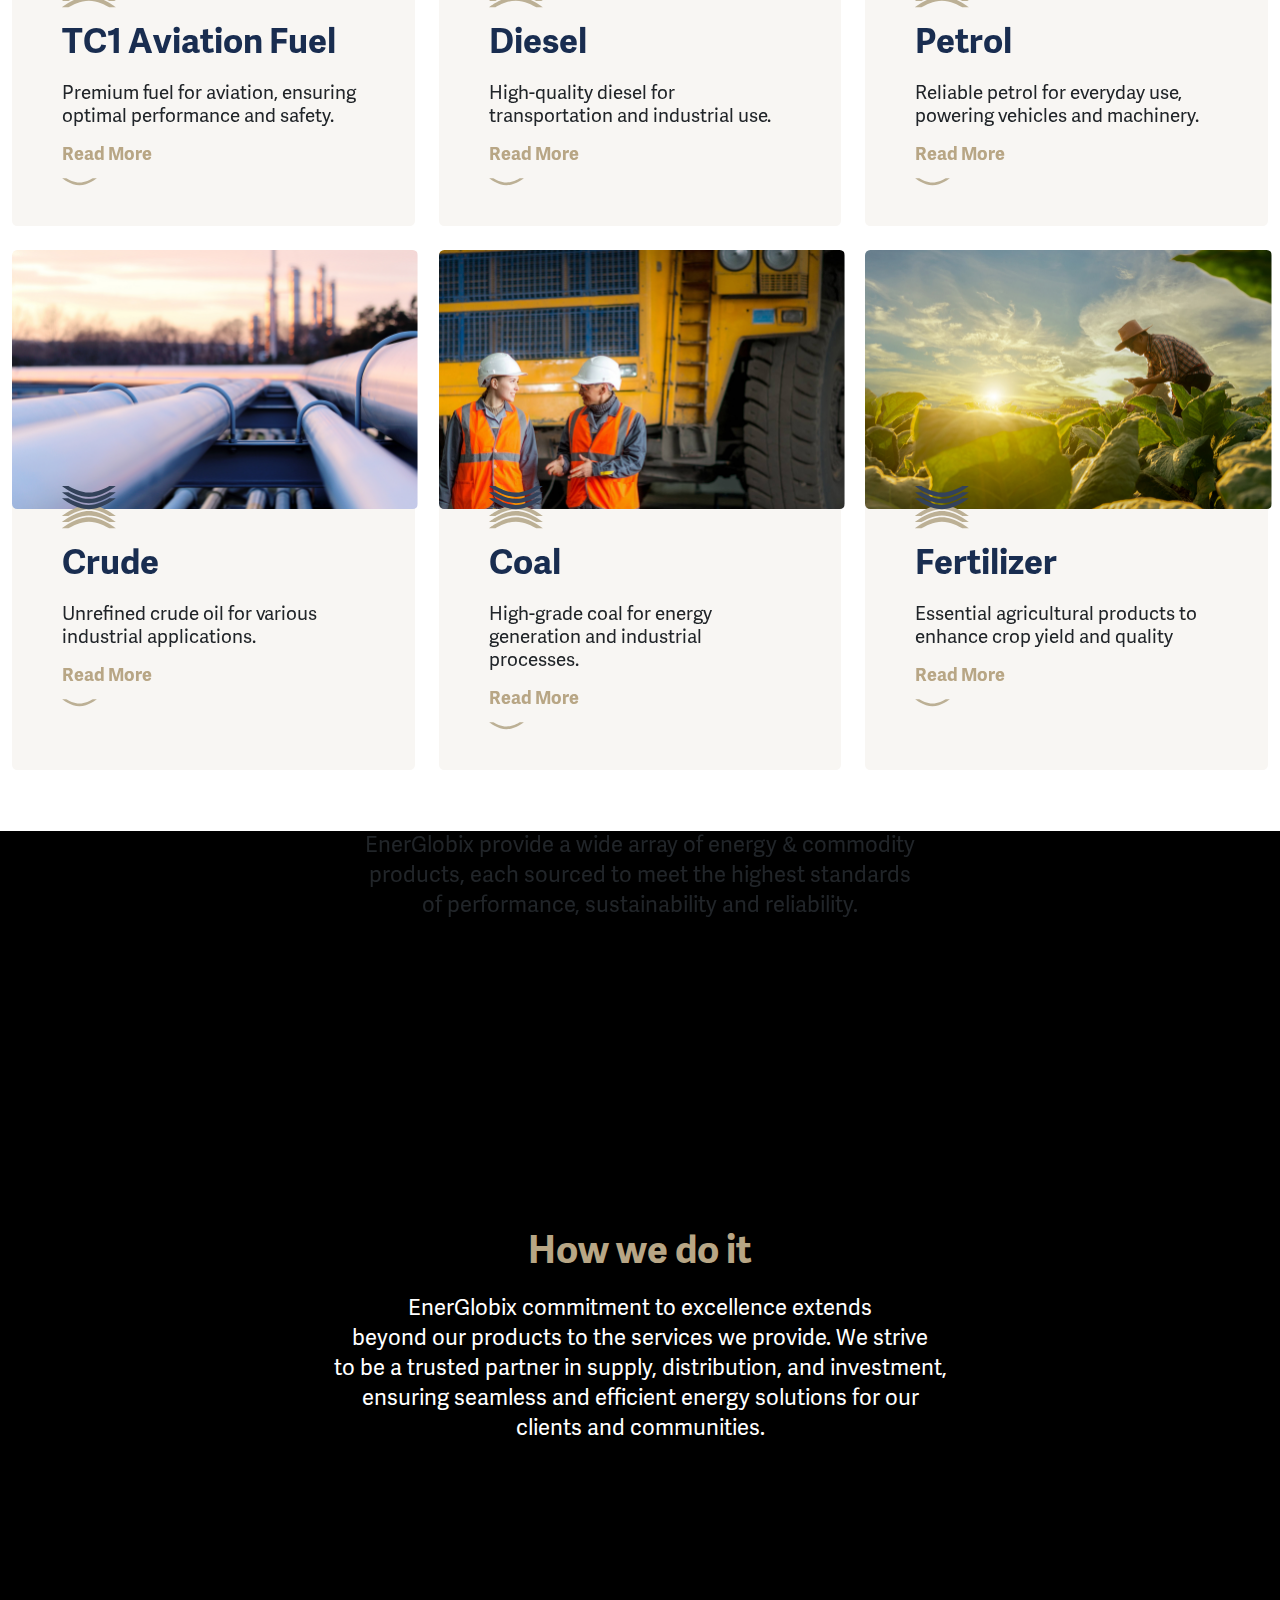
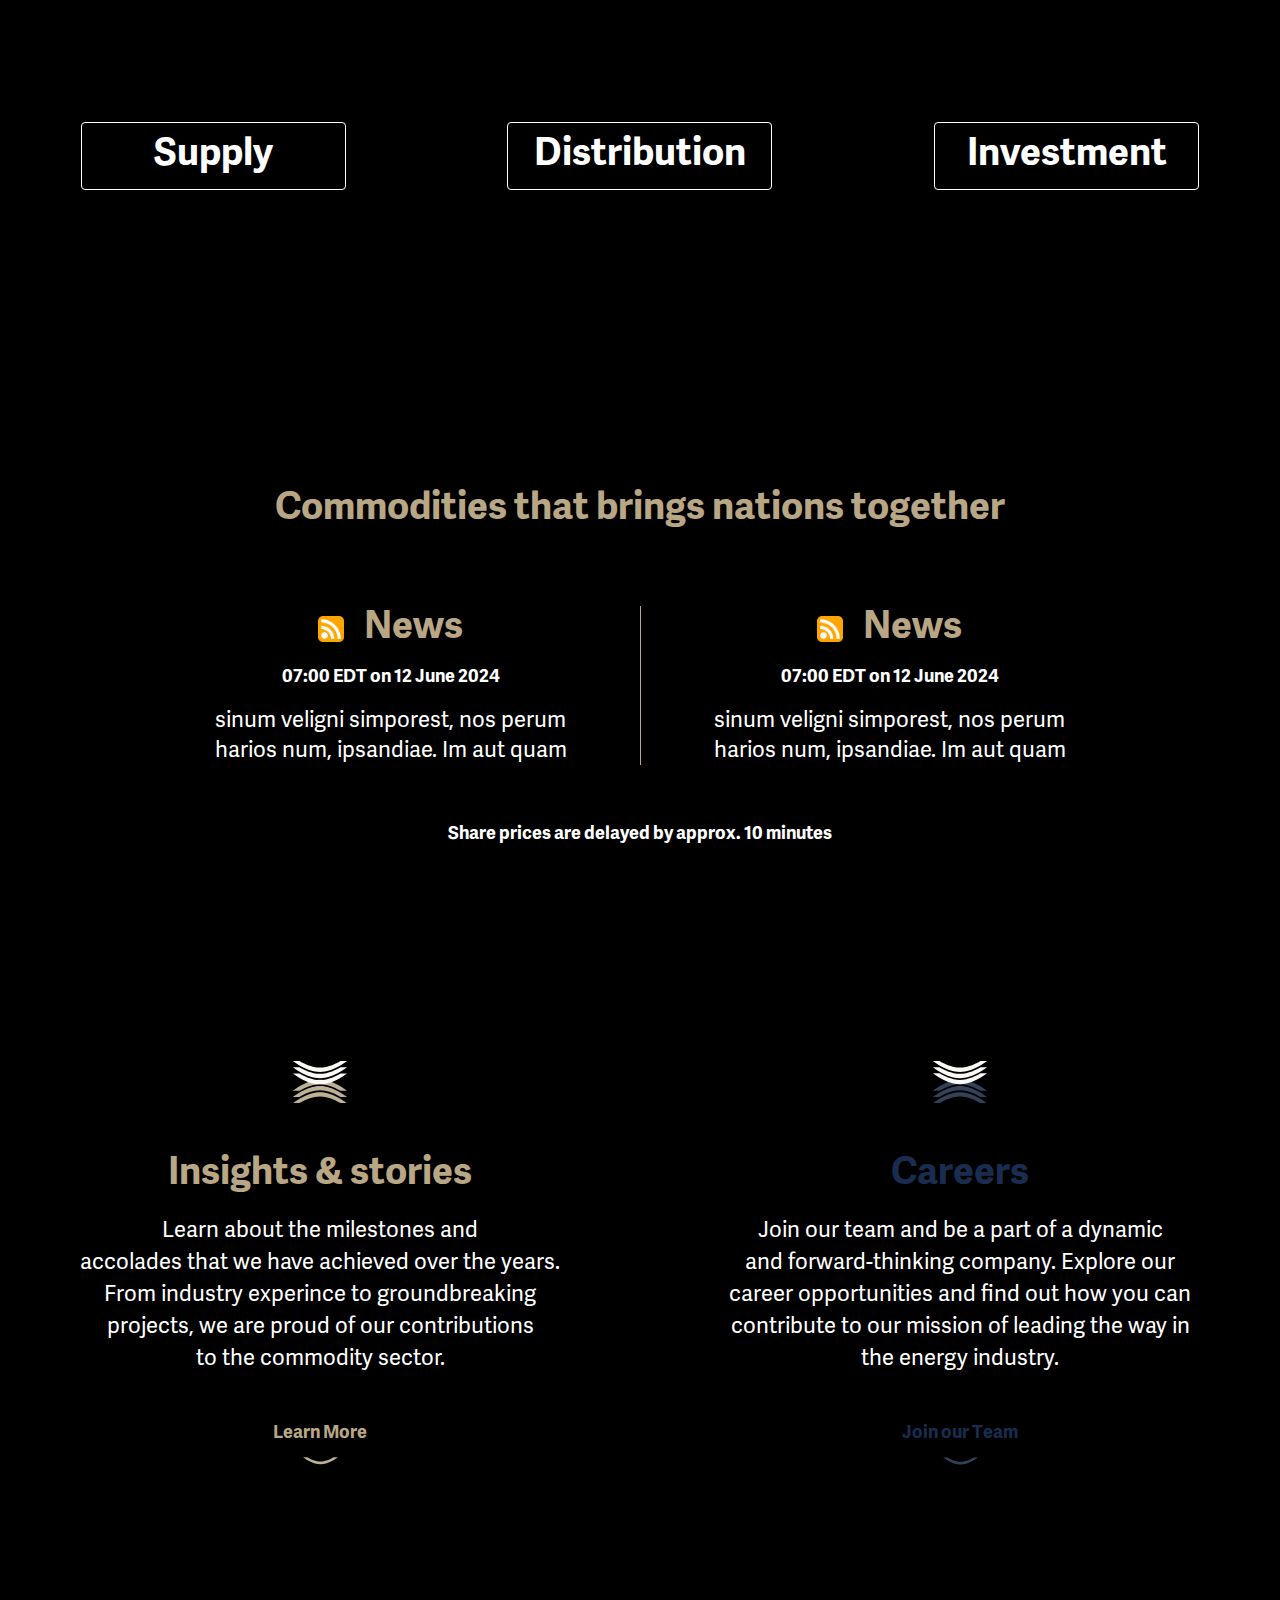
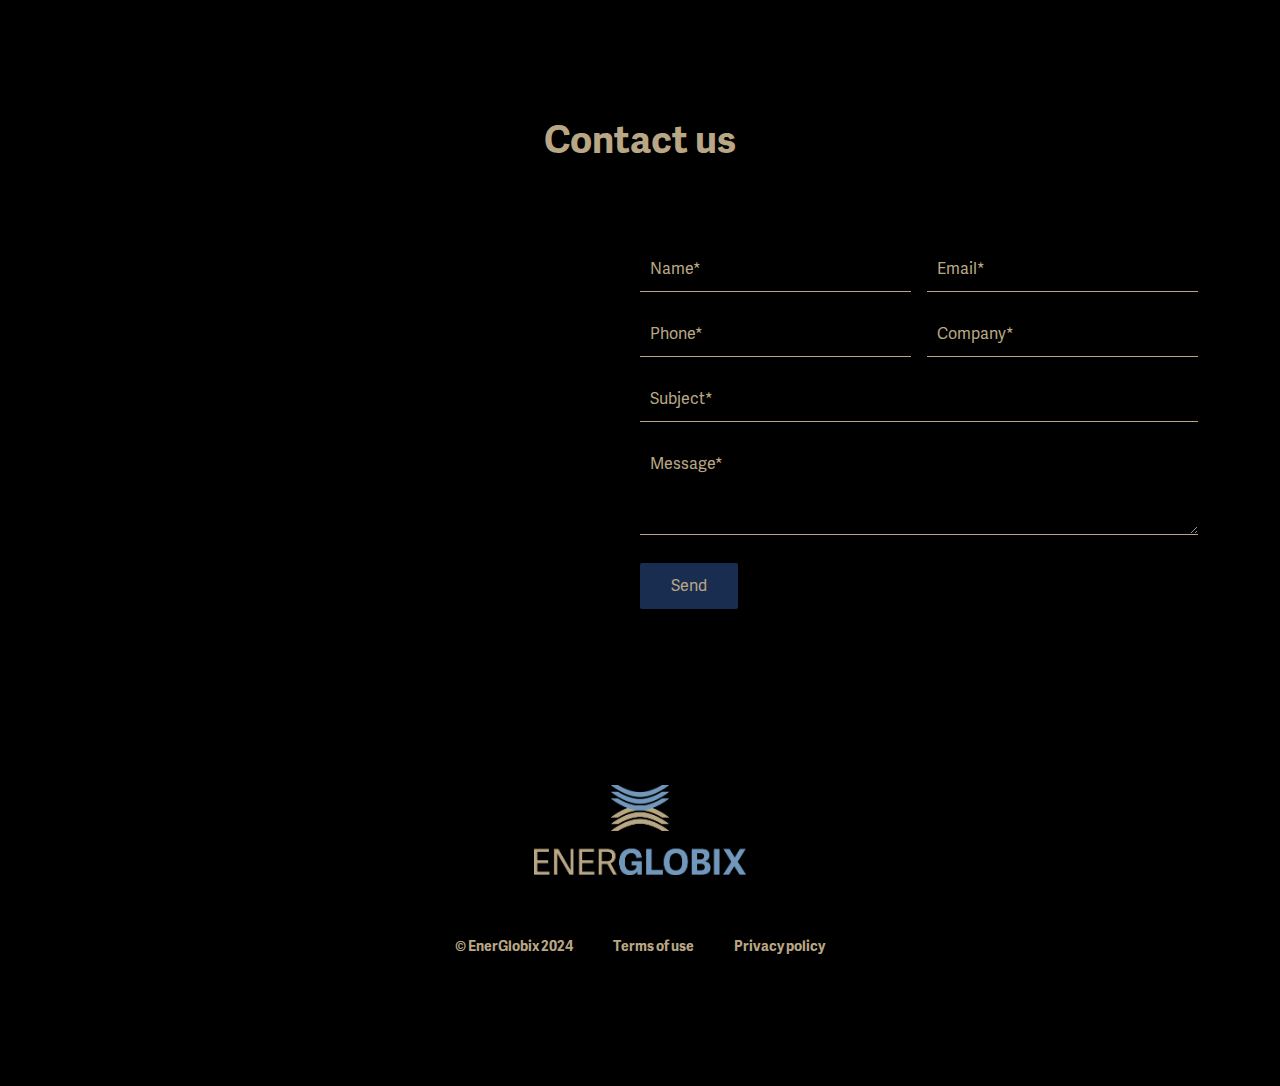
==== commit eb38f7a0: "hide contact details on home page" ====
--- a/index.html
+++ b/index.html
@@ -479,11 +479,11 @@
                 <div class="energlobix__title text-gold mt-5">
                     Insights & stories
                 </div>
-                <div class="energlobix__text_2 mt-3 text-center text-white">
-                    Learn about the milestones and <br /> accolades
-                    that we have achieved over the years. <br /> 
-                    From industry experince to groundbreaking <br />
-                    projects, we are proud of our contributions <br />
+                <div class="container energlobix__text_2 mt-3 text-center text-white">
+                    Learn about the milestones and <br class="hide-on-mobile"> 
+                    accolades that we have achieved over the years. <br class="hide-on-mobile"> 
+                    From industry experince to groundbreaking <br class="hide-on-mobile">
+                    projects, we are proud of our contributions <br class="hide-on-mobile">
                     to the commodity sector.
                 </div>
                 <div class="mt-5"><a class="energlobix__links text-gold" href="whoweare.html#Key-achievements">Learn More</a></div>
@@ -494,11 +494,11 @@
                 <div class="energlobix__title text-blue mt-5">
                     Careers
                 </div>
-                <div class="energlobix__text_2 mt-3 text-center text-white">
-                    Join our team and be a part of a dynamic <br />
-                    and forward-thinking company. Explore our<br />
-                    career opportunities and find out how you can<br />
-                    contribute to our mission of leading the way in<br />
+                <div class="container energlobix__text_2 mt-3 text-center text-white">
+                    Join our team and be a part of a dynamic<br class="hide-on-mobile">
+                    and forward-thinking company. Explore our <br class="hide-on-mobile">
+                    career opportunities and find out how you can <br class="hide-on-mobile">
+                    contribute to our mission of leading the way in <br class="hide-on-mobile">
                     the energy industry.
                 </div>
                 <div class="mt-5">
@@ -516,11 +516,11 @@
             
             <div class="row contact-details">
                 <div id="contactform" class="col-lg-6 col-md-6 col-sm-12 contact-information">
-                    <div class="energlobix__text mt-3 text-white">
+                    <div class="energlobix__text mt-3 text-white d-none">
                         Office Location
                     </div>
-                    <div class="energlobix__text mt-3 text-white">Address</div>
-                    <div class="energlobix__text mt-3 text-white">Contact</div>
+                    <div class="energlobix__text mt-3 text-white d-none">Address</div>
+                    <div class="energlobix__text mt-3 text-white d-none">Contact</div>
                 </div>
                 <div class="col-lg-6 col-md-6 col-sm-12 contact-form p-0">
                     <form class="contact-form" action="" method="post">
--- a/assets/css/style.css
+++ b/assets/css/style.css
@@ -1417,7 +1417,6 @@
 }
 
 
-
 @media (max-width: 557px) {
     .grid-container {
         display: none;
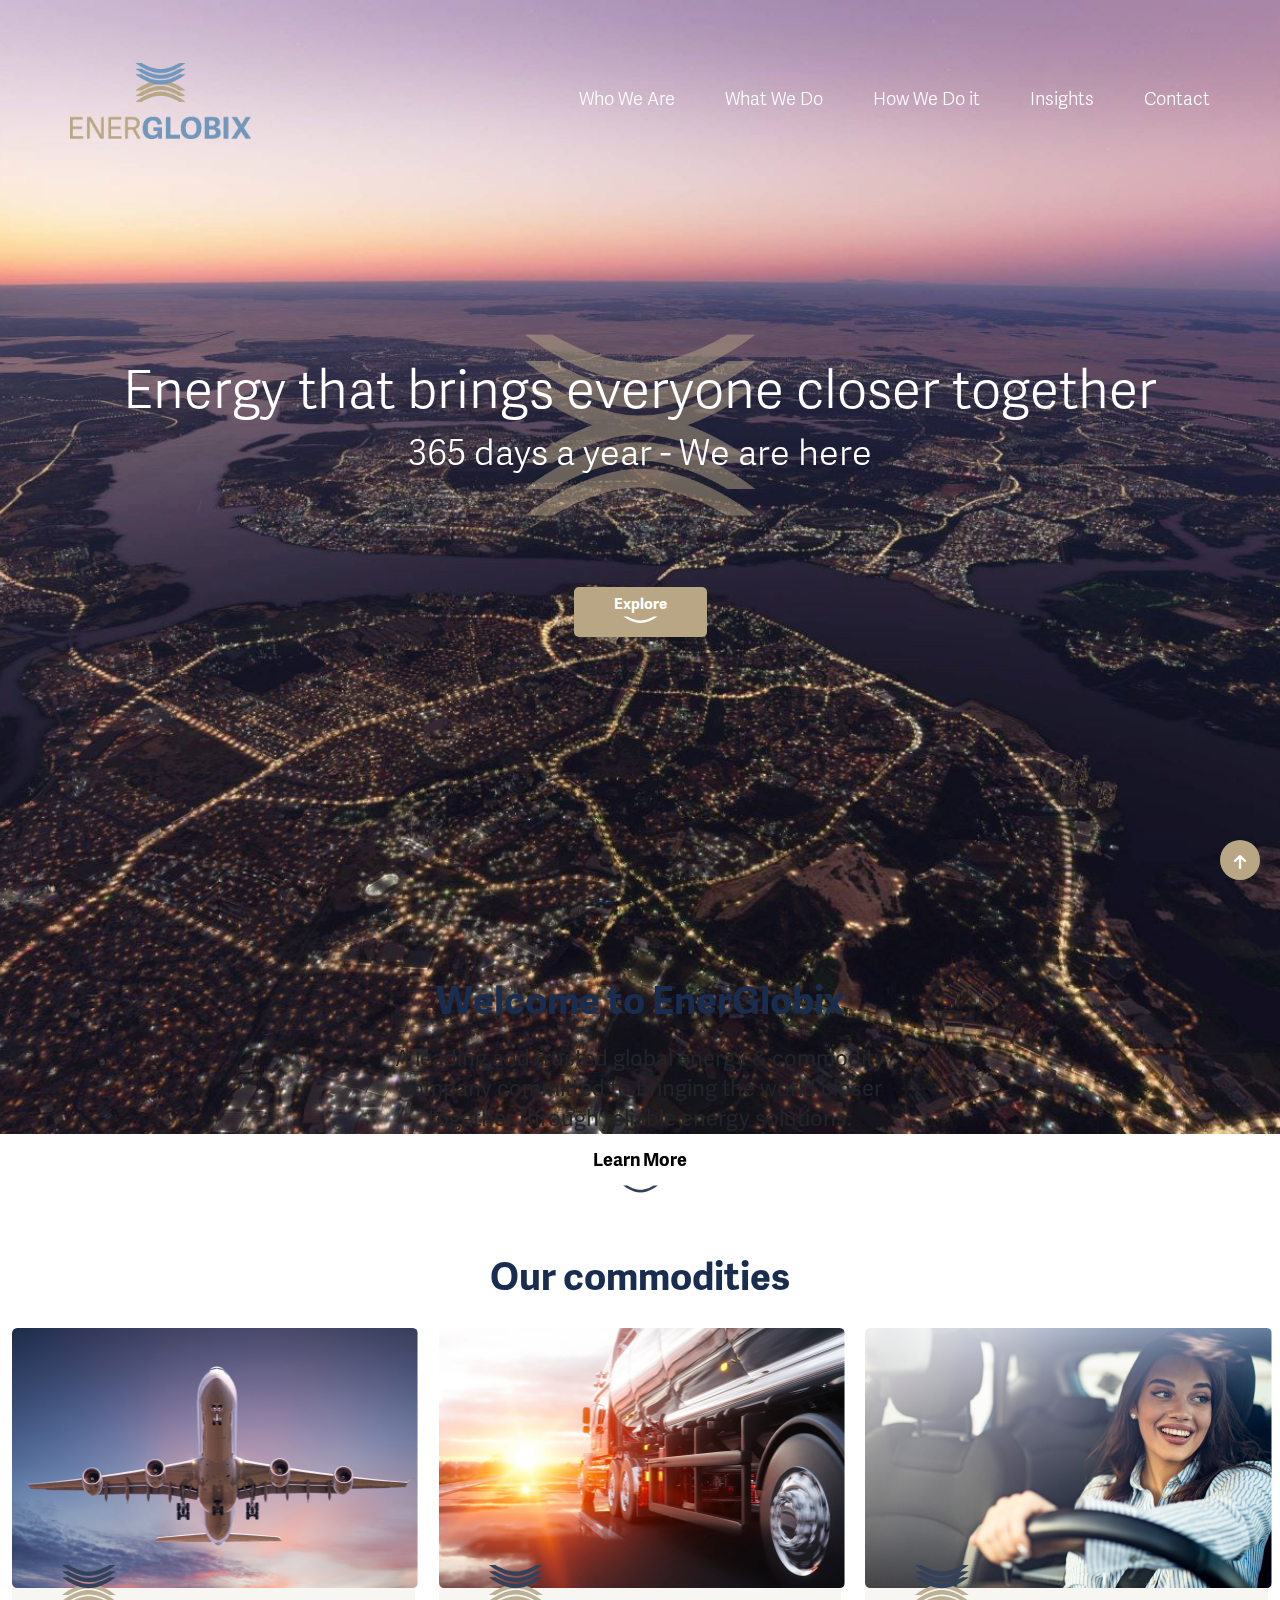
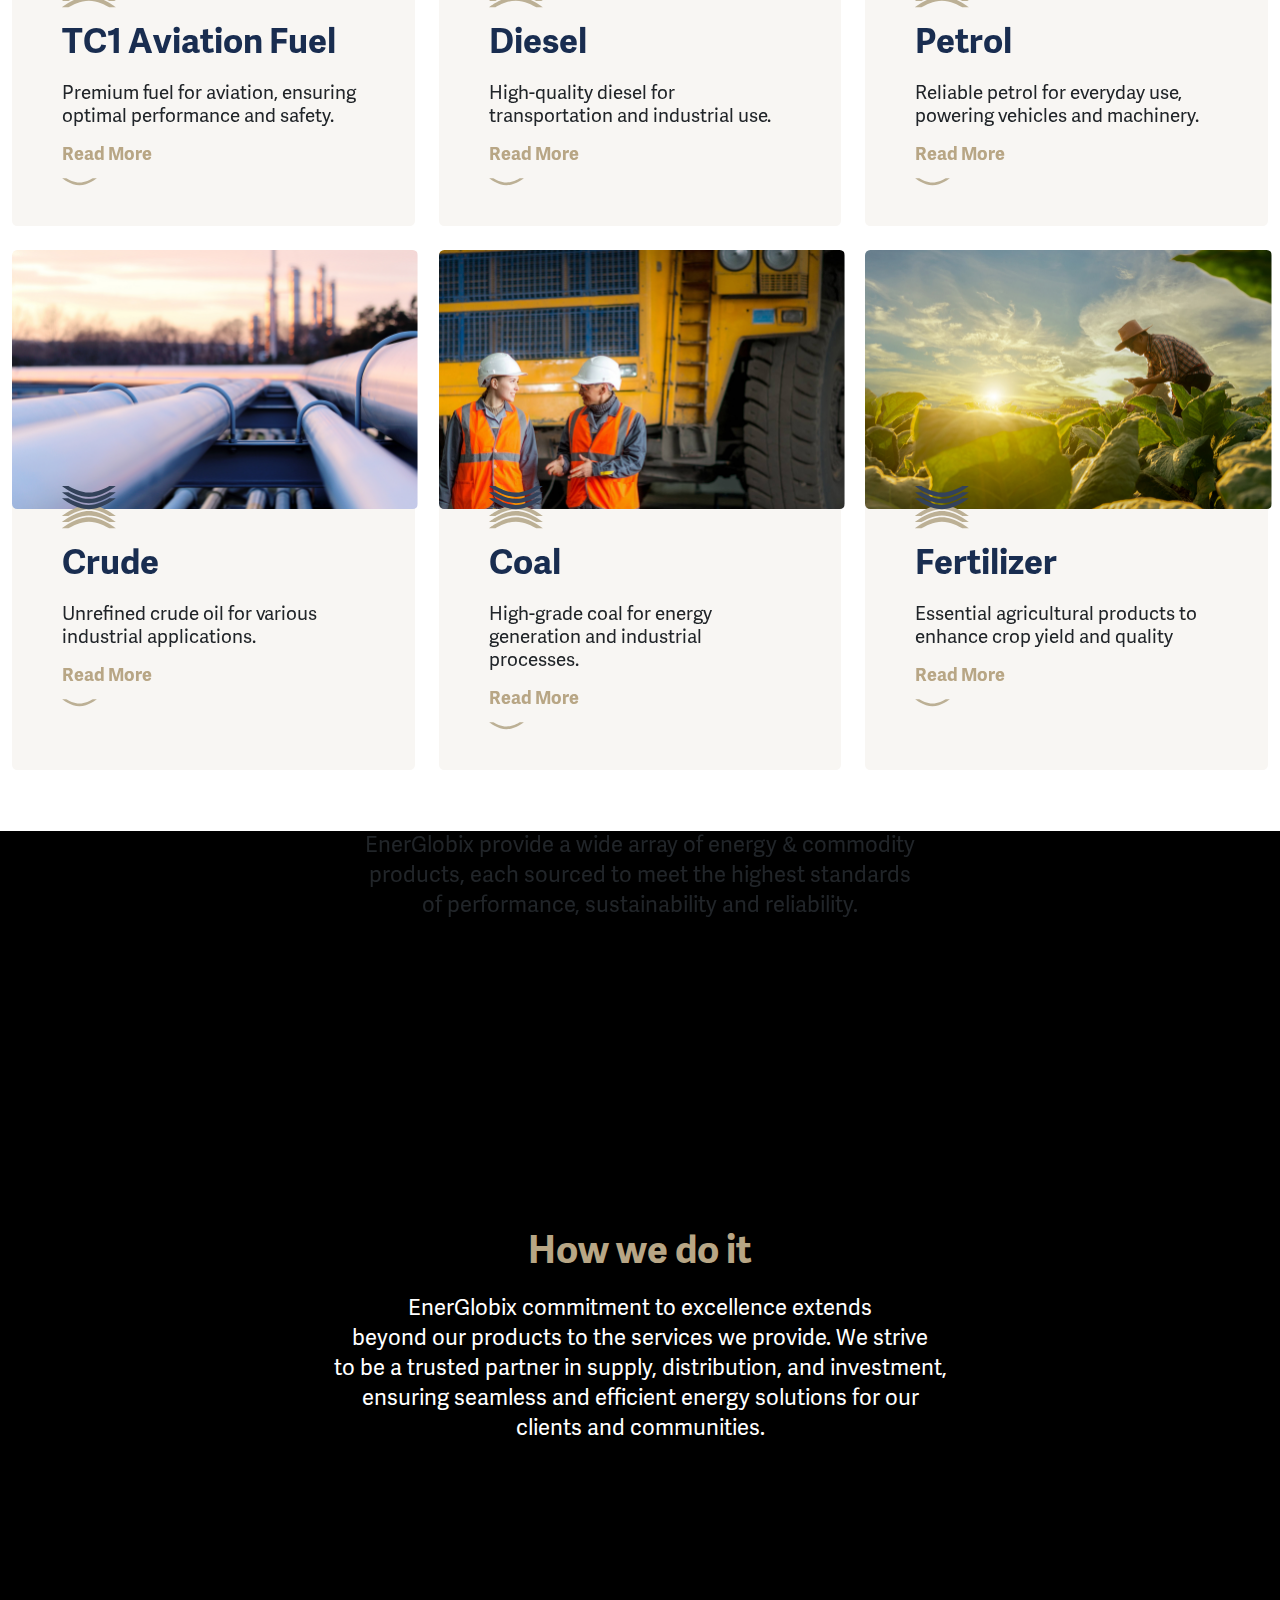
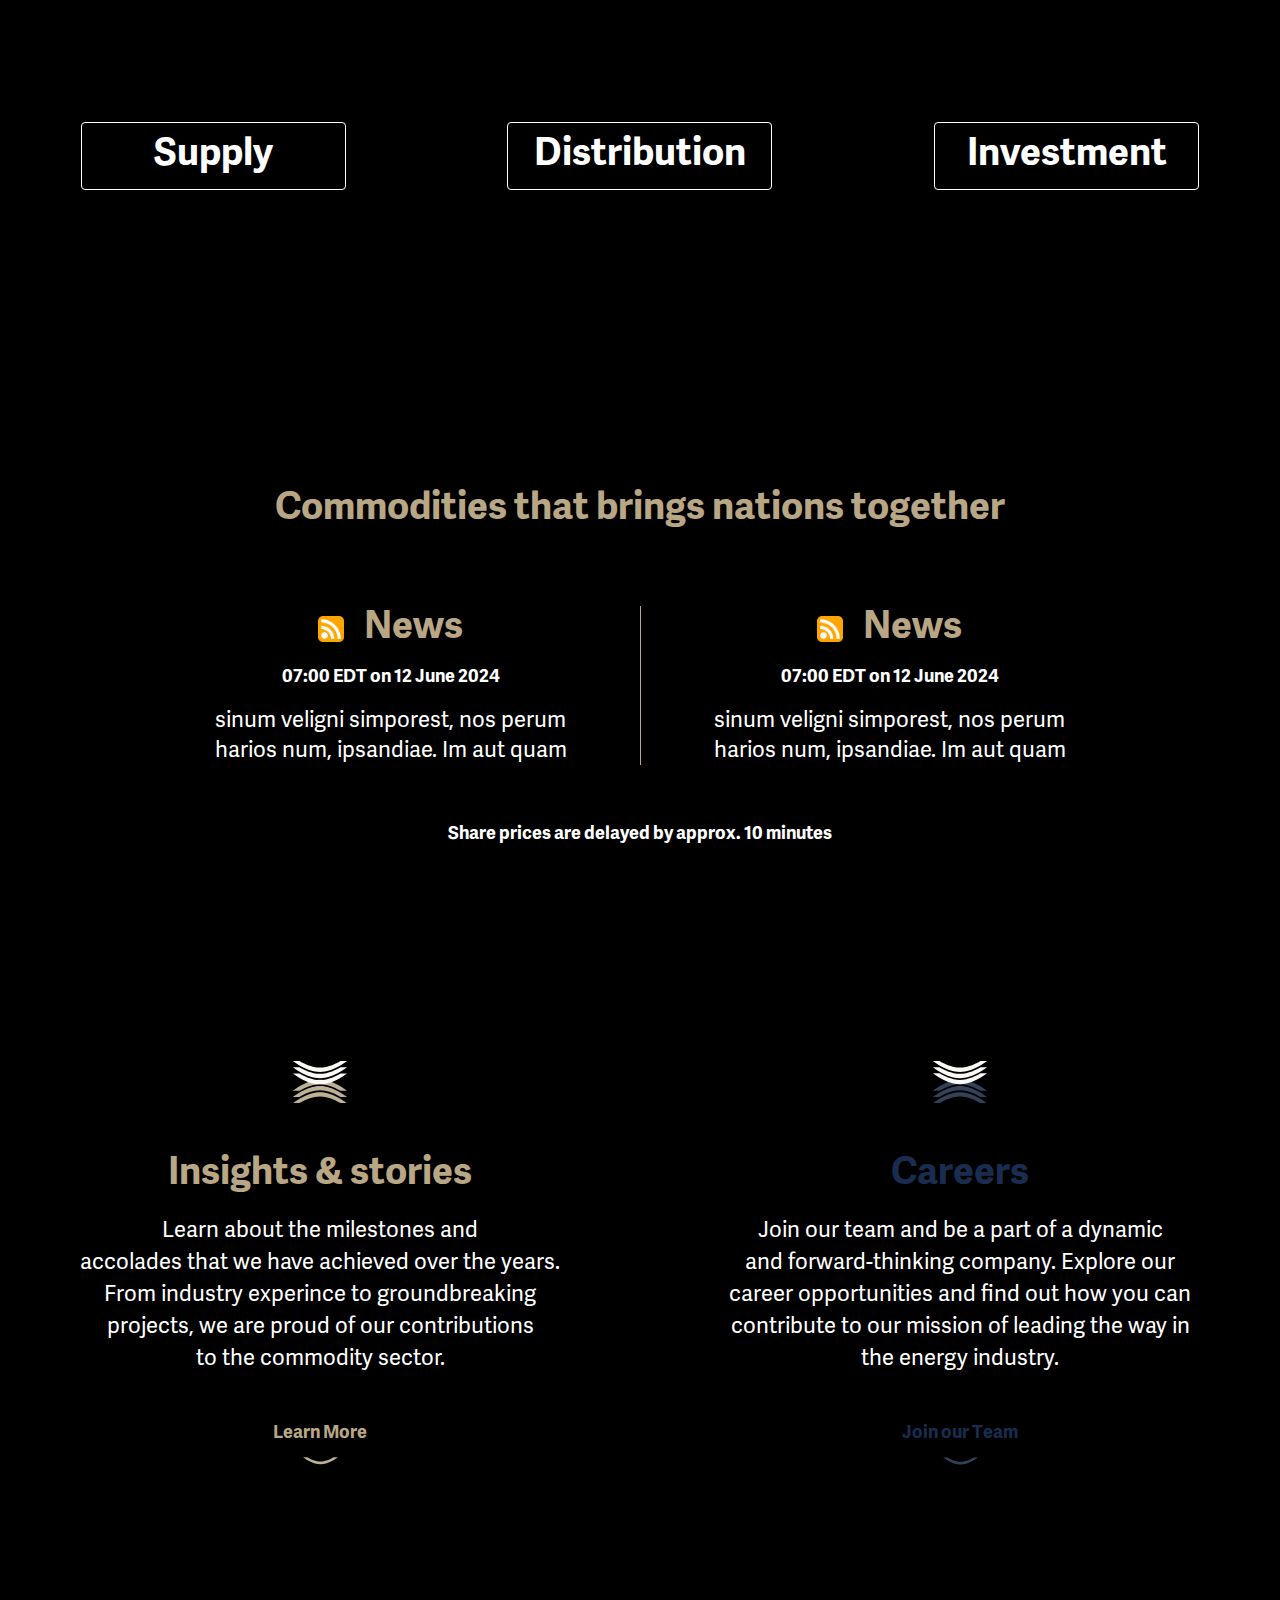
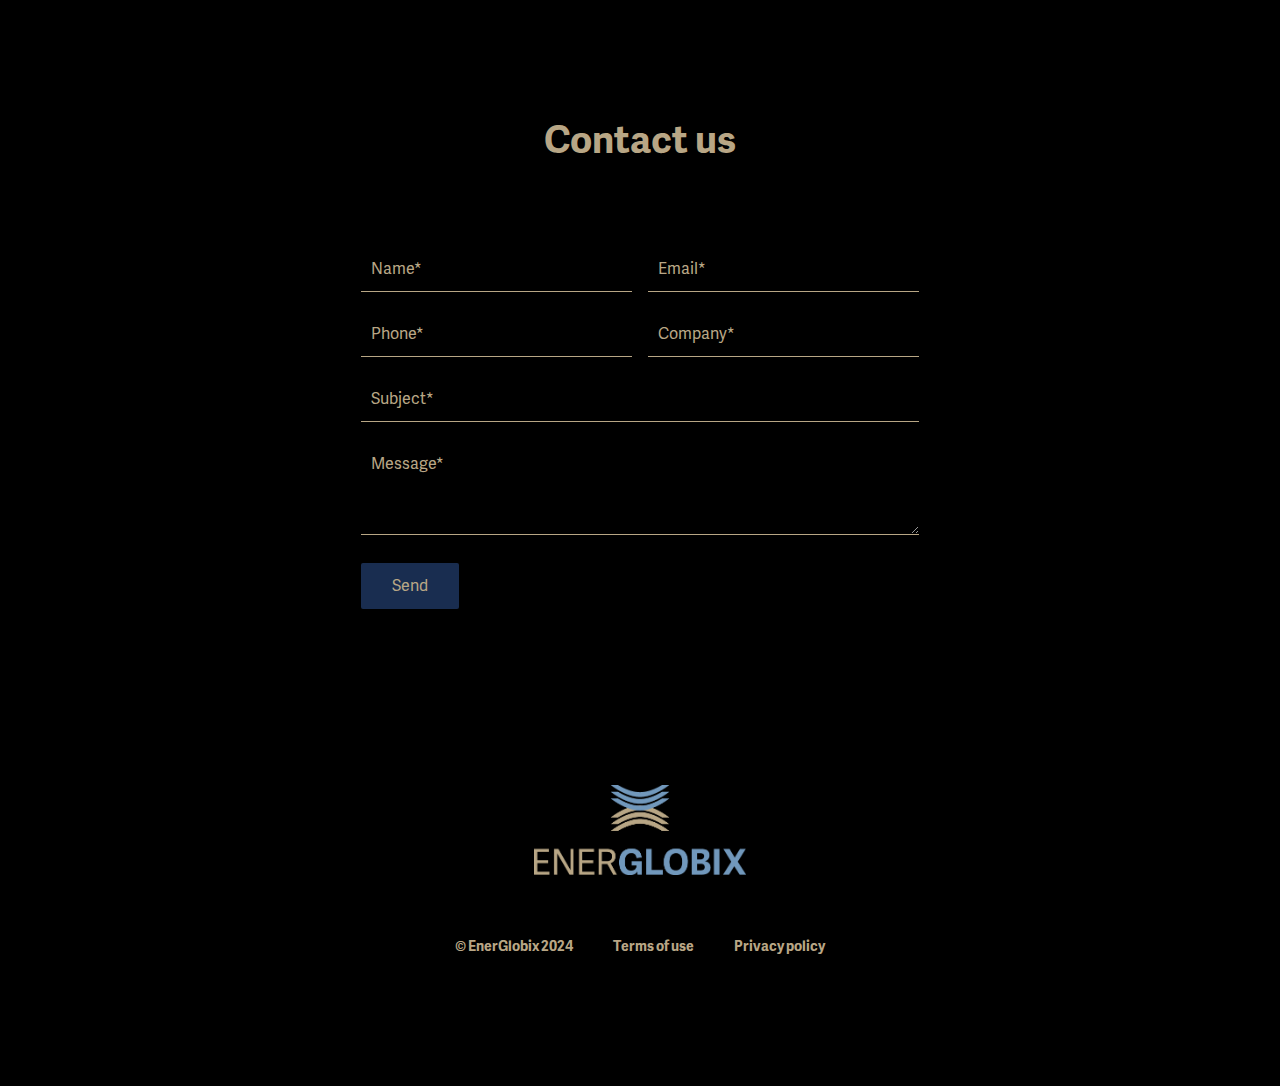
==== commit f776870d: "centered the contact form" ====
--- a/index.html
+++ b/index.html
@@ -510,17 +510,17 @@
 
         <div class="contact-us-section container">
             
-            <div class="energlobix__title text-gold text-center">
+            <div id="contactform" class="energlobix__title text-gold text-center">
                 Contact us
             </div>
             
-            <div class="row contact-details">
-                <div id="contactform" class="col-lg-6 col-md-6 col-sm-12 contact-information">
-                    <div class="energlobix__text mt-3 text-white d-none">
+            <div class="row contact-details justify-content-center">
+                <div class="col-lg-6 col-md-6 col-sm-12 contact-information d-none">
+                    <div class="energlobix__text mt-3 text-white">
                         Office Location
                     </div>
-                    <div class="energlobix__text mt-3 text-white d-none">Address</div>
-                    <div class="energlobix__text mt-3 text-white d-none">Contact</div>
+                    <div class="energlobix__text mt-3 text-white">Address</div>
+                    <div class="energlobix__text mt-3 text-white">Contact</div>
                 </div>
                 <div class="col-lg-6 col-md-6 col-sm-12 contact-form p-0">
                     <form class="contact-form" action="" method="post">
